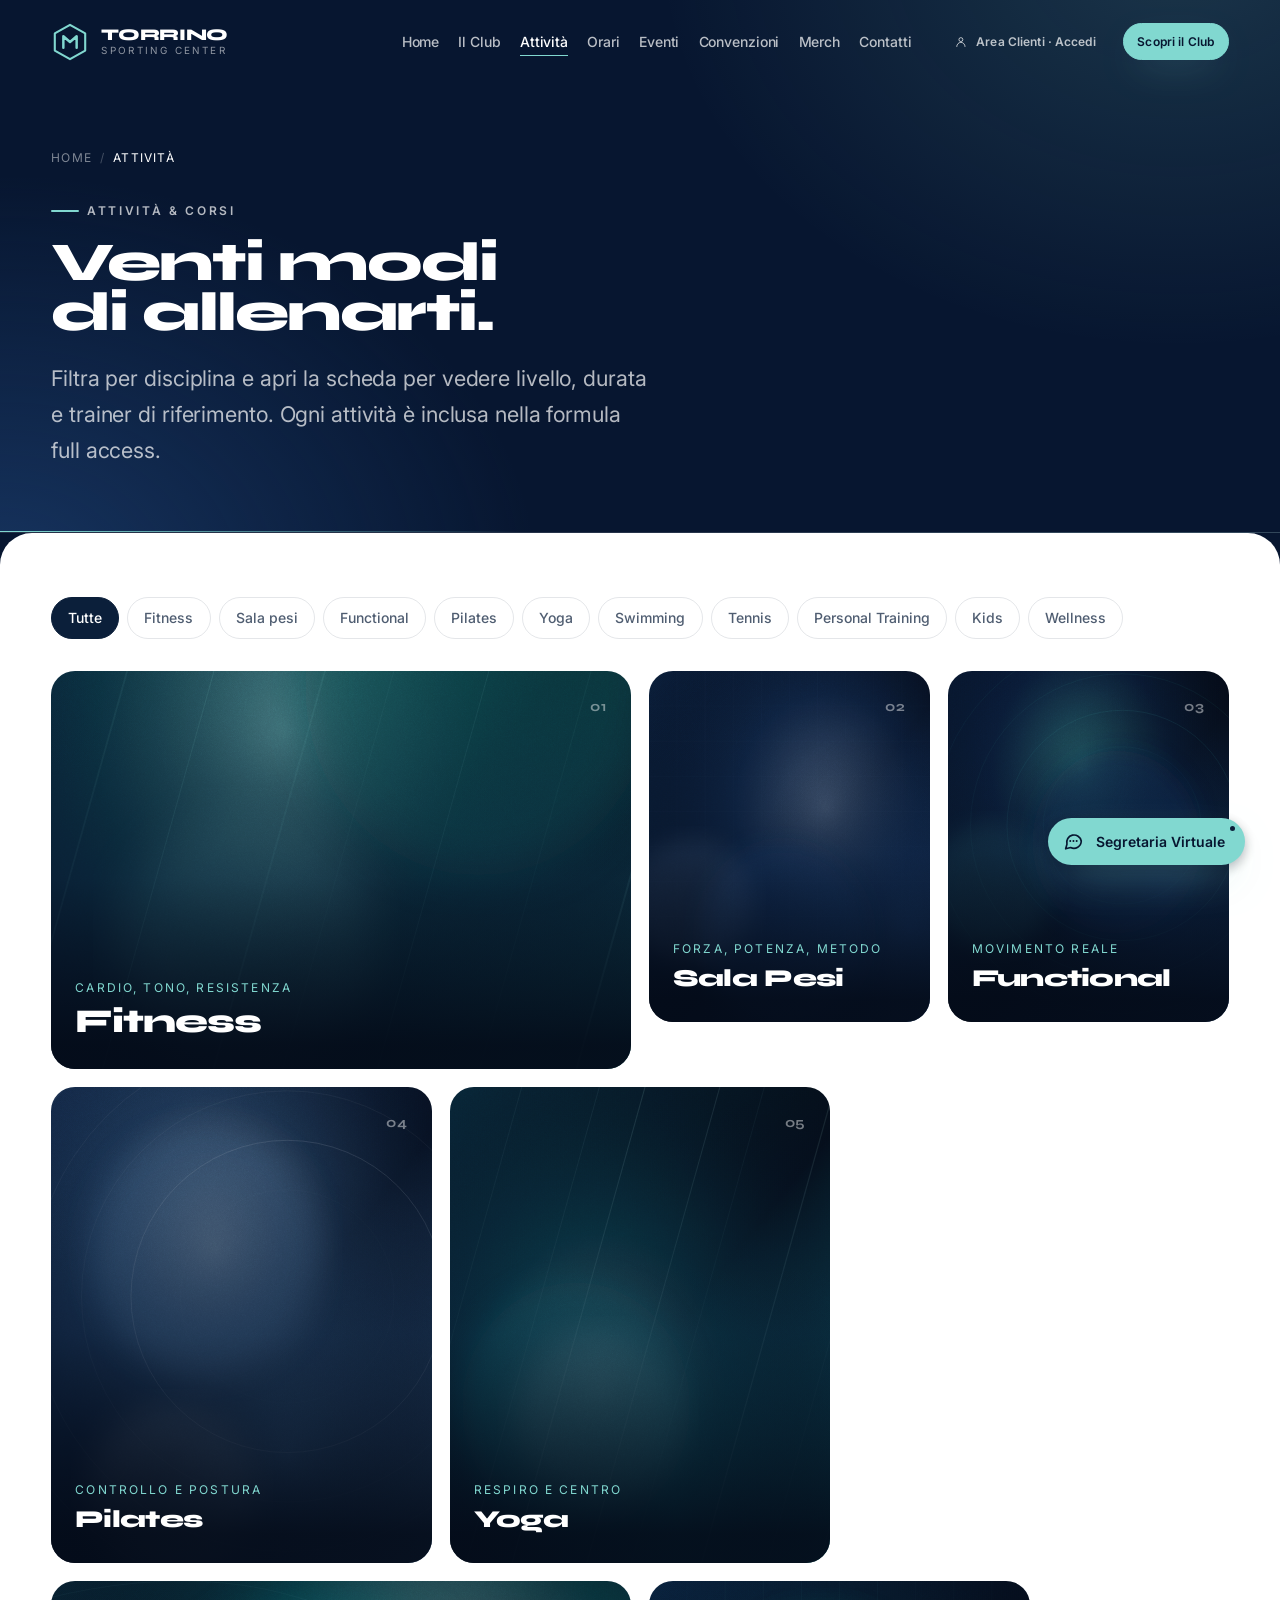
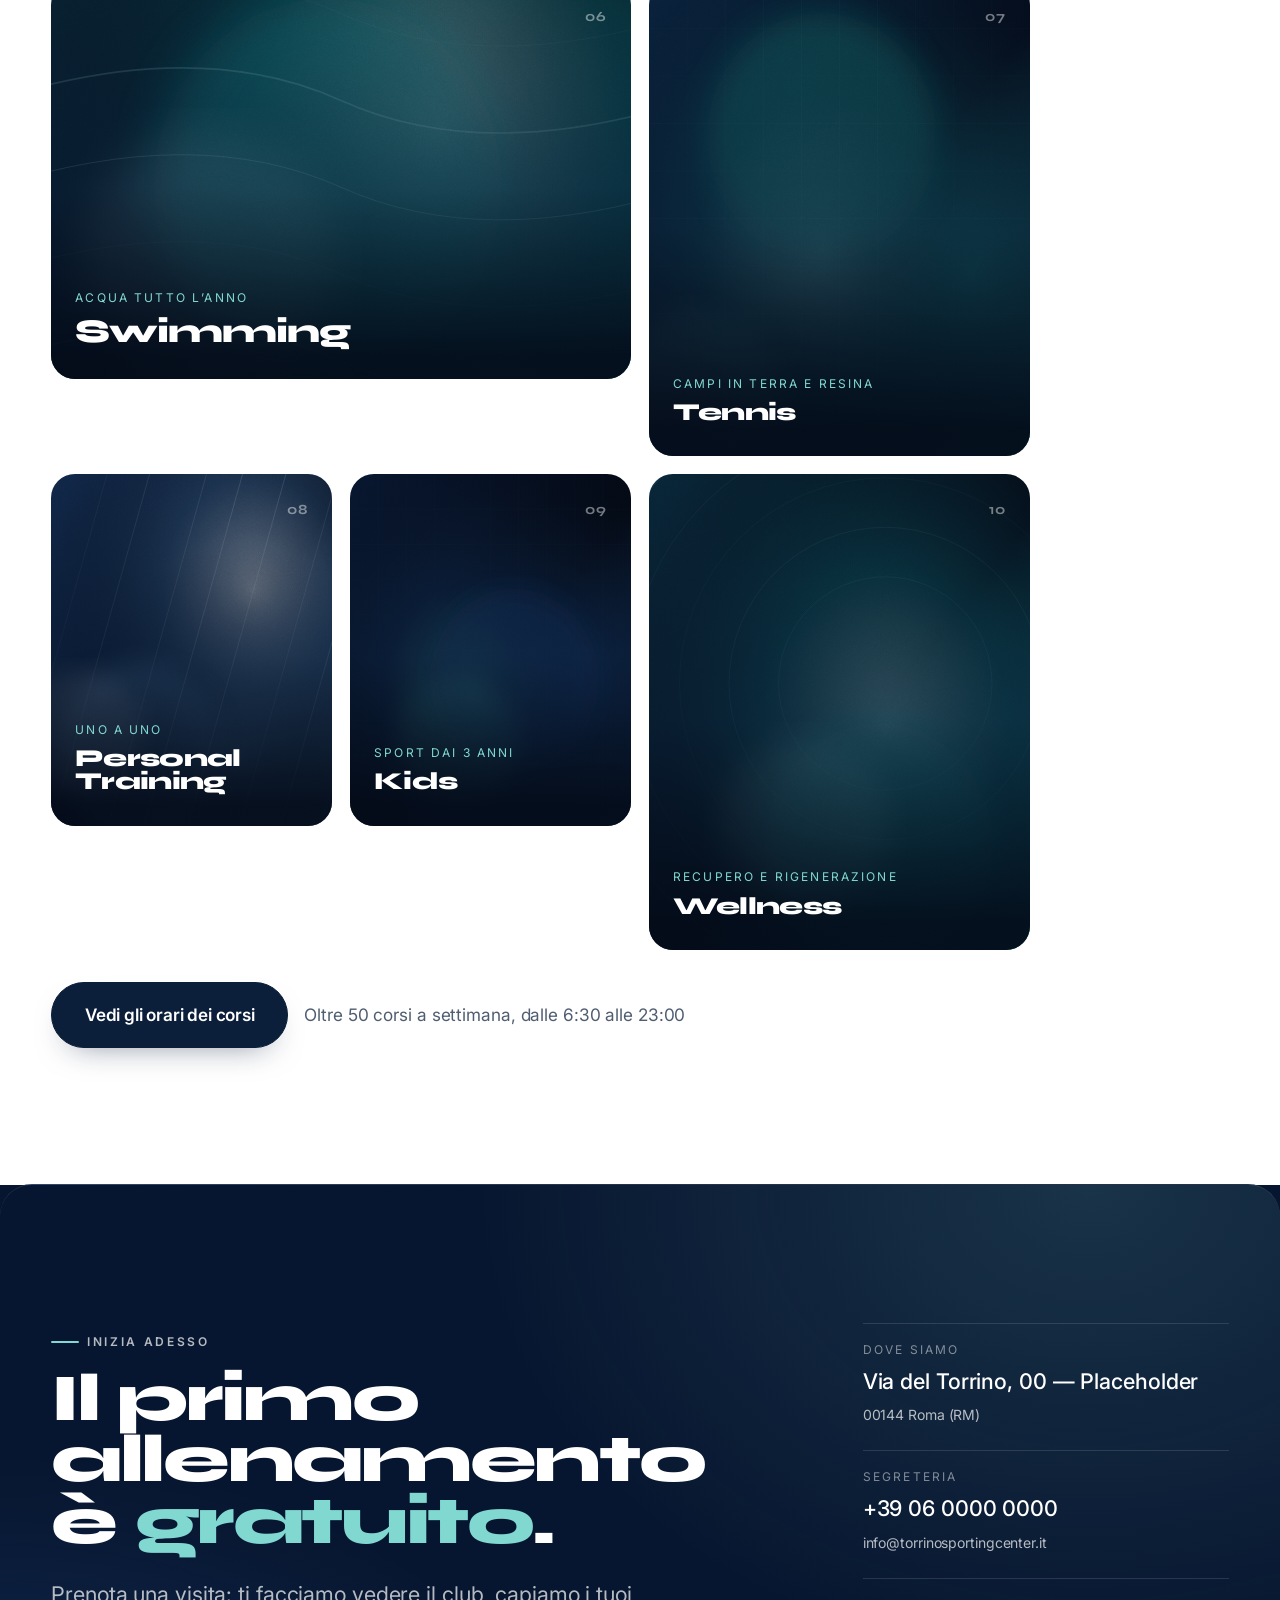
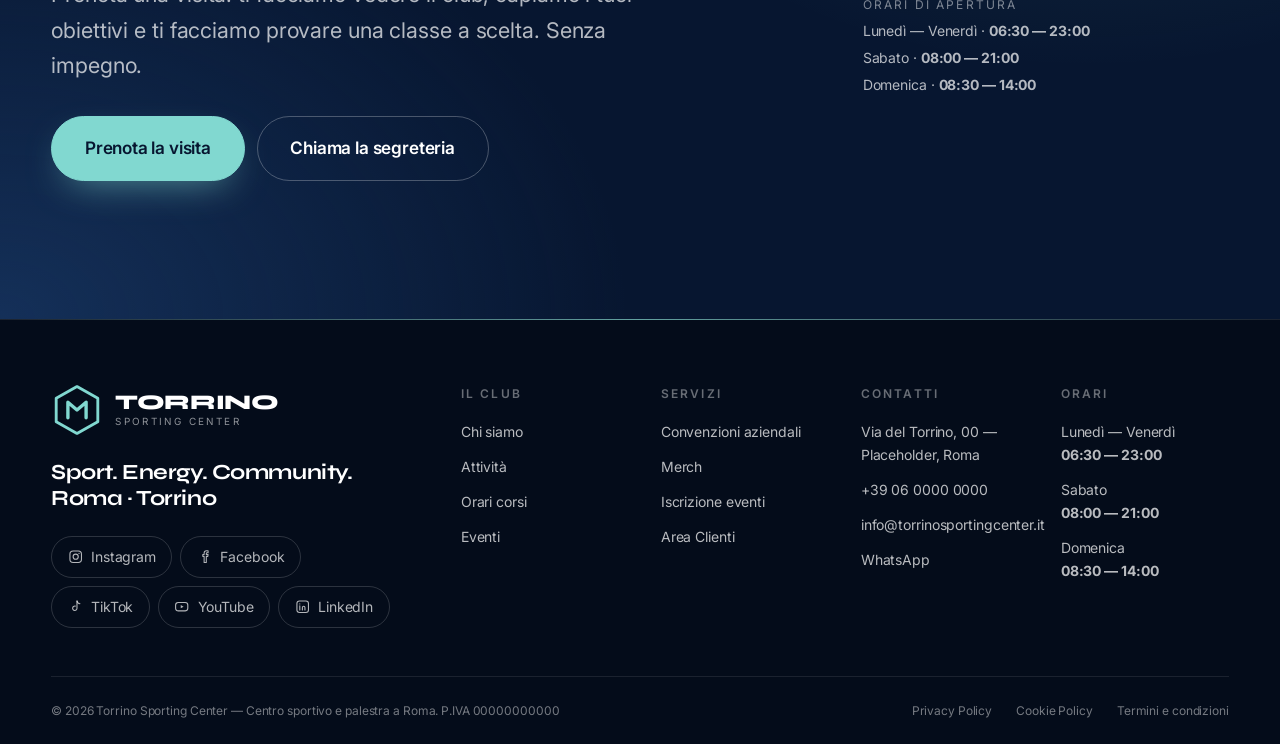
==== attivita.html @ 863be0e1 "Creazione Base Definito il template base del sito con la suddivisione in pagine e una prima idea gra" ====
<!DOCTYPE html>
<html lang="it">
<head>
<meta charset="utf-8">
<meta name="viewport" content="width=device-width, initial-scale=1">

<!-- SEO — keyword primaria di questa pagina: [corsi fitness Roma] -->
<title>Attività e Corsi — Fitness, Piscina, Tennis, Yoga | Torrino Sporting Center</title>
<meta name="description" content="Dieci discipline a Roma Torrino: fitness, sala pesi, functional, pilates, yoga, nuoto, tennis, personal training, corsi kids e wellness. Livelli, durata e trainer di ogni attività.">
<meta name="robots" content="index, follow">
<meta name="theme-color" content="#071428">
<link rel="canonical" href="https://www.torrinosportingcenter.it/attivita.html">

<meta property="og:type" content="website">
<meta property="og:locale" content="it_IT">
<meta property="og:site_name" content="Torrino Sporting Center">
<meta property="og:title" content="Attività e Corsi — Torrino Sporting Center">
<meta property="og:description" content="Fitness, functional, pilates, yoga, nuoto, tennis, kids e wellness: tutte le discipline del club.">
<meta property="og:url" content="https://www.torrinosportingcenter.it/attivita.html">
<meta property="og:image" content="https://www.torrinosportingcenter.it/assets/images/activity-fitness.svg">

<link rel="icon" href="assets/icons/logoTorrino.svg" type="image/svg+xml">
<link rel="preconnect" href="https://fonts.googleapis.com">
<link rel="preconnect" href="https://fonts.gstatic.com" crossorigin>
<link rel="stylesheet" href="https://fonts.googleapis.com/css2?family=Syne:wght@600;700;800&family=Inter:wght@300;400;500;600&display=swap">
<link rel="stylesheet" href="css/style.css">
</head>

<body>
<a class="skip-link" href="#main">Salta al contenuto principale</a>
<div data-layout="header"></div>

<main id="main">
  <section class="page-hero">
    <div class="shell">
      <nav class="crumbs" aria-label="Percorso di navigazione">
        <a href="index.html">Home</a><span aria-hidden="true">/</span><span aria-current="page">Attività</span>
      </nav>
      <div class="page-hero__inner">
        <div>
          <p class="eyebrow">Attività &amp; Corsi</p>
          <h1>Venti modi<br>di allenarti.</h1>
        </div>
        <p class="page-hero__lead">
          Filtra per disciplina e apri la scheda per vedere livello, durata e trainer
          di riferimento. Ogni attività è inclusa nella formula full access.
        </p>
      </div>
    </div>
  </section>

  <section class="activities section section--light">
    <div class="shell">
      <div class="filters reveal" role="group" aria-label="Filtra le attività per categoria" id="activity-filters"></div>

      <div class="activity-grid" id="activity-grid"></div>

      <p class="activities__empty" id="activity-empty" hidden>Nessuna attività per questo filtro.</p>

      <div class="section__cta reveal">
        <a class="btn btn--primary btn--lg" href="orari.html">Vedi gli orari dei corsi</a>
        <span class="u-muted">Oltre 50 corsi a settimana, dalle 6:30 alle 23:00</span>
      </div>
    </div>
  </section>

  <div data-layout="cta"></div>
</main>

<div data-layout="footer"></div>

<script type="application/ld+json">
{
  "@context": "https://schema.org",
  "@type": "BreadcrumbList",
  "itemListElement": [
    { "@type": "ListItem", "position": 1, "name": "Home", "item": "https://www.torrinosportingcenter.it/" },
    { "@type": "ListItem", "position": 2, "name": "Attività", "item": "https://www.torrinosportingcenter.it/attivita.html" }
  ]
}
</script>

<script src="js/data.js"></script>
<script src="js/layout.js"></script>
<script src="js/script.js"></script>
</body>
</html>
---- css/style.css ----
/* =============================================================================
   TORRINO SPORTING CENTER — STYLESHEET
   -----------------------------------------------------------------------------
   Indice
     01. Design tokens
     02. Reset & base
     03. Tipografia & utility
     04. Layout (shell, section)
     05. Bottoni & link
     06. Header / navigazione
     07. Hero & ticker
     08. Il Club & statistiche
     09. Attività & filtri
     10. Orari / timetable
     11. Eventi & form
     12. Convenzioni & carousel partner
     13. Merch
     14. Social & feed
     15. CTA finale
     16. Footer
     17. Chatbot
     18. Modale Area Clienti
     19. Animazioni reveal
     20. Responsive
     21. Accessibilità / reduced motion / print

   SISTEMA DI SUPERFICI
     Ogni sezione dichiara le proprie variabili di superficie (--bg, --fg,
     --fg-soft, --line, --card). I componenti usano SOLO queste variabili:
     aggiungendo `.section--light` una sezione si inverte completamente senza
     riscrivere un singolo componente.
   ========================================================================== */

/* -----------------------------------------------------------------------------
   01. DESIGN TOKENS
   -------------------------------------------------------------------------- */
:root {
  /* ---------------------------------------------------------------------------
     COLORI SOCIALI — gli unici tre valori da toccare per ricalibrare il brand.
     Tutte le altre tinte sono derivate da questi e ne restano riconoscibili.
  --------------------------------------------------------------------------- */
  --color-tiffany: #81D8D0;
  --color-navy: #0B1F3A;
  --color-white: #FFFFFF;

  /* Canali RGB per le trasparenze: rgb(var(--navy-rgb) / 0.4) */
  --tiffany-rgb: 129 216 208;
  --navy-rgb: 11 31 58;
  --deep-rgb: 4 12 26;
  --white-rgb: 255 255 255;

  /* Scala Navy — colore istituzionale: profondità e superfici immersive */
  --navy-950: #040C1A;              /* notte: footer, overlay, fondo hero */
  --navy-900: #071630;              /* superficie scura principale */
  --navy-800: var(--color-navy);    /* navy sociale: testo su chiaro, blocchi */
  --navy-700: #13305A;
  --navy-600: #1D4174;              /* navy del logo, per profondità nei gradienti */
  --navy-300: #8C9DB8;
  --navy-100: #DCE3EE;
  --navy-50: #F2F5F9;               /* "mist": bianco freddo delle sezioni alternate */

  /* Scala Tiffany — accent: CTA, hover, indicatori, dettagli dinamici */
  --tiffany-100: #E3F6F4;
  --tiffany-200: #B9E9E4;
  --tiffany-300: var(--color-tiffany); /* Tiffany sociale: su fondi navy */
  --tiffany-500: #2FB3A8;           /* solo decorativo su chiaro (linee, punti) */
  --tiffany-700: #0B6E68;           /* testo accent su bianco (contrasto AA 6:1) */

  /* Colore funzionale, solo per gli errori dei form */
  --danger: #FF8A80;

  /* Superficie di default: navy immersivo */
  --bg: var(--navy-900);
  --bg-alt: var(--navy-800);
  --fg: var(--color-white);
  --fg-soft: rgb(var(--white-rgb) / 0.7);
  --fg-faint: rgb(var(--white-rgb) / 0.48);
  --line: rgb(var(--white-rgb) / 0.12);
  --line-strong: rgb(var(--white-rgb) / 0.26);
  --card: rgb(var(--white-rgb) / 0.04);
  --card-hover: rgb(var(--white-rgb) / 0.075);
  /* Stato "selezionato" (filtri): bianco su navy, il Tiffany resta alle CTA */
  --accent: var(--color-white);
  --accent-fg: var(--navy-900);
  /* Accent Tiffany declinato per la superficie */
  --accent-text: var(--tiffany-300);   /* testo e icone accent leggibili */
  --accent-line: var(--tiffany-300);   /* linee, punti, indicatori */
  --accent-tint: rgb(var(--tiffany-rgb) / 0.14);
  /* CTA primaria */
  --cta-bg: var(--tiffany-300);
  --cta-fg: var(--navy-900);
  --cta-bg-hover: var(--color-white);
  --cta-fg-hover: var(--navy-900);
  --cta-shadow: 0 14px 38px -16px rgb(var(--tiffany-rgb) / 0.7);
  --cta-icon: currentColor;
  /* Punto accent dentro un elemento già pieno di --accent (filtro attivo) */
  --accent-on-accent: var(--tiffany-700);

  /* Tipografia */
  --font-display: 'Syne', 'Archivo', 'Helvetica Neue', Arial, sans-serif;
  --font-body: 'Inter', -apple-system, BlinkMacSystemFont, 'Segoe UI', Roboto, Arial, sans-serif;

  /* Scala tipografica fluida */
  --t-xs: 0.75rem;
  --t-sm: 0.875rem;
  --t-base: clamp(0.975rem, 0.94rem + 0.18vw, 1.075rem);
  --t-lg: clamp(1.1rem, 1rem + 0.45vw, 1.35rem);
  --t-xl: clamp(1.4rem, 1.15rem + 1.1vw, 2rem);
  --t-2xl: clamp(2rem, 1.4rem + 2.6vw, 3.4rem);
  /* Syne è una display larga (~0.82em per carattere): le scale sono tarate
     sulle righe più lunghe dei titoli di sezione. */
  --t-3xl: clamp(2rem, 1.1rem + 2.9vw, 3.5rem);
  /* La riga più lunga della hero ("COMMUNITY.") misura ~10.7em in Syne:
     questo valore la mantiene entro la shell a qualsiasi larghezza. */
  --t-4xl: min(8.1vw, 7.7rem);

  /* Spaziature */
  --sp-1: 0.25rem;
  --sp-2: 0.5rem;
  --sp-3: 0.75rem;
  --sp-4: 1rem;
  --sp-5: 1.5rem;
  --sp-6: 2rem;
  --sp-7: 3rem;
  --sp-8: 4rem;
  --sp-9: 6rem;
  --sp-10: clamp(4.5rem, 3rem + 7vw, 9.5rem);

  /* Griglia & forme */
  --shell: 1440px;
  --gutter: clamp(1.15rem, 4vw, 3.5rem);
  --r-sm: 6px;
  --r-md: 14px;
  --r-lg: 24px;
  --r-xl: 32px;
  --r-pill: 999px;

  /* Motion */
  --ease: cubic-bezier(0.22, 0.61, 0.36, 1);
  --ease-out: cubic-bezier(0.16, 1, 0.3, 1);
  --dur: 0.45s;

  --header-h: 84px;
  --shadow-lg: 0 32px 80px -32px rgb(var(--deep-rgb) / 0.75);
}

/* Superficie bianca — inverte tutti i componenti figli */
.section--light,
.surface-light {
  --bg: var(--color-white);
  --bg-alt: var(--navy-50);
  --fg: var(--navy-800);
  --fg-soft: rgb(var(--navy-rgb) / 0.72);
  --fg-faint: rgb(var(--navy-rgb) / 0.56);
  --line: rgb(var(--navy-rgb) / 0.11);
  --line-strong: rgb(var(--navy-rgb) / 0.26);
  --card: var(--navy-50);
  --card-hover: var(--color-white);
  --accent: var(--navy-800);
  --accent-fg: var(--color-white);
  --accent-text: var(--tiffany-700);
  --accent-line: var(--tiffany-500);
  --accent-tint: rgb(var(--tiffany-rgb) / 0.32);
  --cta-bg: var(--navy-800);
  --cta-fg: var(--color-white);
  --cta-bg-hover: var(--tiffany-300);
  --cta-fg-hover: var(--navy-900);
  --cta-shadow: 0 14px 32px -18px rgb(var(--navy-rgb) / 0.55);
  --cta-icon: var(--tiffany-300);
  --accent-on-accent: var(--tiffany-300);
  --danger: #C4323A;
}

/* Variante "mist": bianco freddo per alternare due sezioni chiare consecutive */
.section--mist { --bg: var(--navy-50); --bg-alt: var(--color-white); --card: var(--color-white); --card-hover: var(--color-white); }

/* -----------------------------------------------------------------------------
   02. RESET & BASE
   -------------------------------------------------------------------------- */
*,
*::before,
*::after { box-sizing: border-box; }

* { margin: 0; }

html {
  scroll-behavior: smooth;
  scroll-padding-top: calc(var(--header-h) + 16px);
  -webkit-text-size-adjust: 100%;
}

body {
  background: var(--navy-900);
  color: var(--color-white);
  font-family: var(--font-body);
  font-size: var(--t-base);
  font-weight: 400;
  line-height: 1.65;
  letter-spacing: -0.006em;
  -webkit-font-smoothing: antialiased;
  text-rendering: optimizeLegibility;
  overflow-x: hidden;
}

body.is-locked { overflow: hidden; }

img,
svg,
video {
  display: block;
  max-width: 100%;
}

img { height: auto; }

a { color: inherit; text-decoration: none; }

button,
input,
select,
textarea {
  font: inherit;
  color: inherit;
}

button { cursor: pointer; background: none; border: 0; }

ul, ol { list-style: none; padding: 0; }

:focus-visible {
  outline: 2px solid var(--accent-line);
  outline-offset: 3px;
  border-radius: var(--r-sm);
}

::selection { background: var(--tiffany-300); color: var(--navy-900); }

.skip-link {
  position: absolute;
  left: var(--sp-4);
  top: -100px;
  z-index: 200;
  padding: var(--sp-3) var(--sp-5);
  background: var(--tiffany-300);
  color: var(--navy-900);
  border-radius: var(--r-pill);
  font-weight: 600;
  transition: top 0.25s var(--ease);
}
.skip-link:focus { top: var(--sp-4); }

/* -----------------------------------------------------------------------------
   03. TIPOGRAFIA & UTILITY
   -------------------------------------------------------------------------- */
.display {
  font-family: var(--font-display);
  font-weight: 800;
  font-size: var(--t-3xl);
  line-height: 0.92;
  letter-spacing: -0.035em;
}
.display--sm { font-size: var(--t-2xl); line-height: 0.98; }
.display--xl { font-size: clamp(2rem, 5.6vw, 4.2rem); }

h3 { font-family: var(--font-display); font-weight: 700; letter-spacing: -0.02em; }

.eyebrow {
  display: inline-flex;
  align-items: center;
  gap: var(--sp-2);
  font-size: var(--t-xs);
  font-weight: 600;
  letter-spacing: 0.22em;
  text-transform: uppercase;
  color: var(--fg-soft);
}
/* Firma del brand: il trattino Tiffany davanti a ogni eyebrow */
.eyebrow::before {
  content: '';
  width: 28px;
  height: 2px;
  border-radius: 2px;
  background: var(--accent-line);
}

.u-mark {
  position: relative;
  color: var(--accent-text);
  white-space: nowrap;
}
/* Evidenziatore: gradiente sul testo, così non dipende dallo stacking context
   (il .reveal rimuove il proprio transform a fine animazione). */
.section--light .u-mark {
  color: var(--navy-800);
  background-image: linear-gradient(var(--tiffany-300), var(--tiffany-300));
  background-size: 100% 0.3em;
  background-position: 0 86%;
  background-repeat: no-repeat;
}

.u-muted { color: var(--fg-soft); }
.u-small { font-size: var(--t-sm); }

.u-visually-hidden {
  position: absolute !important;
  width: 1px; height: 1px;
  padding: 0; margin: -1px;
  overflow: hidden;
  clip: rect(0 0 0 0);
  white-space: nowrap;
}

.pulse {
  width: 7px; height: 7px;
  border-radius: 50%;
  background: var(--tiffany-300);
  box-shadow: 0 0 0 0 rgb(var(--tiffany-rgb) / 0.65);
  animation: pulse 2.4s infinite;
}
.pulse--sm { width: 6px; height: 6px; display: inline-block; }

@keyframes pulse {
  0%   { box-shadow: 0 0 0 0 rgb(var(--tiffany-rgb) / 0.6); }
  70%  { box-shadow: 0 0 0 9px rgb(var(--tiffany-rgb) / 0); }
  100% { box-shadow: 0 0 0 0 rgb(var(--tiffany-rgb) / 0); }
}

/* -----------------------------------------------------------------------------
   04. LAYOUT
   -------------------------------------------------------------------------- */
.shell {
  width: min(100% - var(--gutter) * 2, var(--shell));
  margin-inline: auto;
}

.section {
  position: relative;
  background: var(--bg);
  color: var(--fg);
  padding-block: var(--sp-10);
}

/* Due sezioni scure consecutive: un solo respiro verticale, non due */
.section:not(.section--light) + .section:not(.section--light) { padding-top: var(--sp-7); }

/* Raccordo morbido tra sezioni chiare e scure */
.section--light { border-radius: var(--r-xl) var(--r-xl) 0 0; }
.section--light + .section { border-radius: var(--r-xl) var(--r-xl) 0 0; margin-top: -1px; }
.section--light + .section--light { border-radius: 0; margin-top: 0; }

.section__head {
  display: grid;
  grid-template-columns: minmax(0, 1.35fr) minmax(0, 0.65fr);
  gap: var(--sp-6) var(--sp-8);
  align-items: end;
  margin-bottom: var(--sp-8);
}
.section__note {
  color: var(--fg-soft);
  font-size: var(--t-lg);
  max-width: 46ch;
  padding-bottom: 0.4em;
}
.section__head .eyebrow { margin-bottom: var(--sp-4); }

/* -----------------------------------------------------------------------------
   05. BOTTONI & LINK
   -------------------------------------------------------------------------- */
.btn {
  --btn-bg: transparent;
  --btn-fg: var(--fg);
  --btn-line: var(--line-strong);
  position: relative;
  display: inline-flex;
  align-items: center;
  justify-content: center;
  gap: var(--sp-2);
  padding: 0.82em 1.5em;
  border: 1px solid var(--btn-line);
  border-radius: var(--r-pill);
  background: var(--btn-bg);
  color: var(--btn-fg);
  font-weight: 600;
  font-size: var(--t-sm);
  letter-spacing: -0.01em;
  white-space: nowrap;
  overflow: hidden;
  transition: transform 0.35s var(--ease-out), background-color 0.3s var(--ease),
              color 0.3s var(--ease), border-color 0.3s var(--ease);
}
.btn::after {
  content: '';
  position: absolute;
  inset: 0;
  background: radial-gradient(60% 120% at 50% 120%, rgb(var(--white-rgb) / 0.25), transparent 70%);
  opacity: 0;
  transition: opacity 0.4s var(--ease);
}
.btn:hover { transform: translateY(-2px); }
.btn:hover::after { opacity: 1; }
.btn:active { transform: translateY(0); }

/* CTA primaria: Tiffany su navy, navy su bianco (con freccia Tiffany).
   Colori letti dai token --cta-* della superficie. */
.btn--primary {
  --btn-bg: var(--cta-bg);
  --btn-fg: var(--cta-fg);
  --btn-line: var(--cta-bg);
  box-shadow: var(--cta-shadow);
}
.btn--primary:hover {
  --btn-bg: var(--cta-bg-hover);
  --btn-fg: var(--cta-fg-hover);
  --btn-line: var(--cta-bg-hover);
}
.btn--primary .btn__icon { color: var(--cta-icon); transition: color 0.3s var(--ease), transform 0.35s var(--ease-out); }
.btn--primary:hover .btn__icon { color: currentColor; }

.btn--outline { --btn-bg: transparent; --btn-line: var(--line-strong); }
.btn--outline:hover { --btn-bg: var(--card-hover); --btn-line: var(--accent-line); }

.btn--ghost { --btn-line: transparent; --btn-fg: var(--fg-soft); }
.btn--ghost:hover { --btn-fg: var(--fg); --btn-bg: var(--card-hover); }

.btn--sm { padding: 0.62em 1.15em; font-size: var(--t-xs); letter-spacing: 0.01em; }
.btn--lg { padding: 1.02em 1.9em; font-size: var(--t-base); }

.btn__icon { display: inline-flex; width: 1.15em; height: 1.15em; }
.btn__icon svg { width: 100%; height: 100%; }
.btn--lg .btn__icon { transition: transform 0.35s var(--ease-out); }
.btn:hover .btn__icon { transform: translateX(3px); }

.link-arrow {
  display: inline-flex;
  align-items: center;
  gap: var(--sp-2);
  padding-block: var(--sp-2);
  font-weight: 600;
  border-bottom: 1px solid var(--line-strong);
  transition: gap 0.3s var(--ease-out), border-color 0.3s var(--ease), color 0.3s var(--ease);
}
.link-arrow svg { width: 1.1em; height: 1.1em; color: var(--accent-text); }
.link-arrow:hover { gap: var(--sp-4); border-color: var(--accent-line); }
.link-arrow--sm { font-size: var(--t-sm); }

/* -----------------------------------------------------------------------------
   06. HEADER / NAVIGAZIONE
   -------------------------------------------------------------------------- */
.site-header {
  position: fixed;
  inset: 0 0 auto;
  z-index: 100;
  height: var(--header-h);
  display: flex;
  align-items: center;
  transition: background-color 0.4s var(--ease), border-color 0.4s var(--ease),
              backdrop-filter 0.4s var(--ease), transform 0.45s var(--ease-out), height 0.4s var(--ease);
  border-bottom: 1px solid transparent;
}
.site-header[data-state='scrolled'] {
  height: 70px;
  background: rgb(var(--deep-rgb) / 0.72);
  backdrop-filter: blur(18px) saturate(140%);
  -webkit-backdrop-filter: blur(18px) saturate(140%);
  border-bottom-color: rgb(var(--white-rgb) / 0.1);
}
.site-header[data-state='hidden'] { transform: translateY(-105%); }

/* A menu aperto niente backdrop-filter: creerebbe un containing block e
   ritaglierebbe il pannello di navigazione (position: fixed) dentro l'header. */
.site-header.is-nav-open[data-state] {
  backdrop-filter: none;
  -webkit-backdrop-filter: none;
  background: rgb(var(--deep-rgb) / 0.98);
}

.site-header__inner {
  display: flex;
  align-items: center;
  justify-content: space-between;
  gap: var(--sp-5);
  width: min(100% - var(--gutter) * 2, var(--shell));
}

.brand {
  display: inline-flex;
  align-items: center;
  gap: var(--sp-3);
  color: var(--color-white);
  flex-shrink: 0;
}
.brand__mark {
  width: 38px; height: 38px;
  color: var(--tiffany-300);
  transition: transform 0.6s var(--ease-out);
}
.brand:hover .brand__mark { transform: rotate(-12deg) scale(1.06); }
.brand__mark svg { width: 100%; height: 100%; }
.brand__text { display: flex; flex-direction: column; line-height: 1; }
.brand__text strong {
  font-family: var(--font-display);
  font-weight: 800;
  font-size: 1.02rem;
  letter-spacing: -0.02em;
  text-transform: uppercase;
}
.brand__text em {
  font-style: normal;
  font-size: 0.62rem;
  letter-spacing: 0.24em;
  text-transform: uppercase;
  color: rgb(var(--white-rgb) / 0.55);
  margin-top: 3px;
}
.brand--lg .brand__mark { width: 52px; height: 52px; }
.brand--lg .brand__text strong { font-size: 1.3rem; }

.nav {
  display: flex;
  align-items: center;
  gap: clamp(var(--sp-4), 2.2vw, var(--sp-7));
  margin-left: auto;
}
.nav__list {
  display: flex;
  align-items: center;
  gap: clamp(var(--sp-3), 1.5vw, var(--sp-5));
}
.nav__link {
  position: relative;
  font-size: var(--t-sm);
  font-weight: 500;
  color: rgb(var(--white-rgb) / 0.72);
  padding-block: var(--sp-2);
  transition: color 0.3s var(--ease);
}
.nav__link::after {
  content: '';
  position: absolute;
  left: 0; bottom: 2px;
  width: 100%; height: 1.5px;
  background: var(--tiffany-300);
  transform: scaleX(0);
  transform-origin: right;
  transition: transform 0.4s var(--ease-out);
}
.nav__link:hover,
.nav__link.is-active { color: var(--color-white); }
.nav__link:hover::after,
.nav__link.is-active::after { transform: scaleX(1); transform-origin: left; }

.nav__account { display: flex; align-items: center; gap: var(--sp-3); }
.nav__account .btn--ghost { --btn-fg: rgb(var(--white-rgb) / 0.72); }
.nav__account .btn--ghost:hover { --btn-fg: var(--color-white); --btn-bg: rgb(var(--white-rgb) / 0.08); }

.burger {
  display: none;
  width: 46px; height: 46px;
  border: 1px solid rgb(var(--white-rgb) / 0.2);
  border-radius: var(--r-pill);
  padding: 13px 12px;
  flex-direction: column;
  justify-content: space-between;
  flex-shrink: 0;
}
.burger span {
  display: block;
  height: 1.6px;
  background: var(--color-white);
  border-radius: 2px;
  transition: transform 0.4s var(--ease-out), opacity 0.25s var(--ease), width 0.4s var(--ease-out);
}
.burger span:nth-child(2) { width: 70%; }
.burger[aria-expanded='true'] span:nth-child(1) { transform: translateY(8.2px) rotate(45deg); }
.burger[aria-expanded='true'] span:nth-child(2) { opacity: 0; width: 100%; }
.burger[aria-expanded='true'] span:nth-child(3) { transform: translateY(-8.2px) rotate(-45deg); }

/* -----------------------------------------------------------------------------
   07. HERO
   -------------------------------------------------------------------------- */
.hero {
  position: relative;
  min-height: 100svh;
  display: flex;
  align-items: flex-end;
  padding-block: calc(var(--header-h) + var(--sp-6)) clamp(5rem, 9vh, 7.5rem);
  overflow: hidden;
  isolation: isolate;
}

.hero__media {
  position: absolute;
  inset: -8% 0 -8%;
  z-index: -2;
  will-change: transform;
}
.hero__media img {
  width: 100%;
  height: 100%;
  object-fit: cover;
}
.hero__scrim {
  position: absolute;
  inset: 0;
  background:
    radial-gradient(55% 60% at 88% 18%, rgb(var(--tiffany-rgb) / 0.14), transparent 70%),
    linear-gradient(to top, var(--navy-900) 2%, rgb(var(--navy-rgb) / 0.74) 38%, rgb(var(--navy-rgb) / 0.2) 72%),
    linear-gradient(105deg, rgb(var(--deep-rgb) / 0.92) 8%, rgb(var(--navy-rgb) / 0.4) 55%, transparent 88%);
}
.hero__grain {
  position: absolute;
  inset: 0;
  opacity: 0.35;
  mix-blend-mode: overlay;
  background-image: url("data:image/svg+xml,%3Csvg xmlns='http://www.w3.org/2000/svg' width='160' height='160'%3E%3Cfilter id='n'%3E%3CfeTurbulence type='fractalNoise' baseFrequency='.85' numOctaves='3'/%3E%3C/filter%3E%3Crect width='160' height='160' filter='url(%23n)' opacity='.55'/%3E%3C/svg%3E");
}

.hero__inner { position: relative; }

.hero__eyebrow {
  display: inline-flex;
  align-items: center;
  gap: var(--sp-3);
  padding: var(--sp-2) var(--sp-4);
  border: 1px solid rgb(var(--white-rgb) / 0.22);
  border-radius: var(--r-pill);
  background: rgb(var(--white-rgb) / 0.05);
  backdrop-filter: blur(10px);
  -webkit-backdrop-filter: blur(10px);
  font-size: var(--t-xs);
  font-weight: 500;
  letter-spacing: 0.16em;
  text-transform: uppercase;
  margin-bottom: var(--sp-5);
}

.hero__title {
  font-family: var(--font-display);
  font-weight: 800;
  font-size: var(--t-4xl);
  line-height: 0.86;
  letter-spacing: -0.045em;
  text-transform: uppercase;
  margin-bottom: var(--sp-5);
}
.hero__title .line { display: block; overflow: hidden; padding-bottom: 0.04em; }
.hero__title .line__in {
  display: block;
  transform: translateY(105%);
  animation: lineUp 1.05s var(--ease-out) forwards;
}
.hero__title .line:nth-child(1) .line__in { animation-delay: 0.15s; }
.hero__title .line:nth-child(2) .line__in { animation-delay: 0.27s; }
.hero__title .line:nth-child(3) .line__in { animation-delay: 0.39s; }
.line__in--accent {
  color: transparent;
  -webkit-text-stroke: 1.5px var(--tiffany-300);
  text-stroke: 1.5px var(--tiffany-300);
  transition: color 0.6s var(--ease);
}
.hero:hover .line__in--accent { color: rgb(var(--tiffany-rgb) / 0.14); }

@keyframes lineUp { to { transform: translateY(0); } }

.hero__lead {
  max-width: 56ch;
  font-size: var(--t-lg);
  color: rgb(var(--white-rgb) / 0.75);
  margin-bottom: var(--sp-5);
}

.hero__actions {
  display: flex;
  flex-wrap: wrap;
  gap: var(--sp-3);
  margin-bottom: var(--sp-6);
}

.hero__facts {
  display: flex;
  flex-wrap: wrap;
  gap: var(--sp-5) clamp(var(--sp-6), 5vw, var(--sp-9));
  padding-top: var(--sp-4);
  border-top: 1px solid rgb(var(--white-rgb) / 0.16);
  max-width: 680px;
}
.hero__facts dt {
  font-size: var(--t-xs);
  letter-spacing: 0.18em;
  text-transform: uppercase;
  color: rgb(var(--white-rgb) / 0.5);
  margin-bottom: 2px;
}
.hero__facts dd {
  font-family: var(--font-display);
  font-weight: 700;
  font-size: var(--t-xl);
  letter-spacing: -0.03em;
}

.hero__scroll {
  position: absolute;
  right: var(--gutter);
  bottom: clamp(5.5rem, 11vh, 8.5rem);
  display: flex;
  flex-direction: column;
  align-items: center;
  gap: var(--sp-3);
  font-size: var(--t-xs);
  letter-spacing: 0.24em;
  text-transform: uppercase;
  color: rgb(var(--white-rgb) / 0.55);
  writing-mode: vertical-rl;
  transition: color 0.3s var(--ease);
}
.hero__scroll:hover { color: var(--tiffany-300); }
.hero__scroll-line {
  width: 1px; height: 64px;
  background: linear-gradient(to bottom, transparent, rgb(var(--white-rgb) / 0.7));
  position: relative;
  overflow: hidden;
}
.hero__scroll-line::after {
  content: '';
  position: absolute;
  inset: 0;
  background: var(--tiffany-300);
  animation: scrollLine 2.2s var(--ease) infinite;
}
@keyframes scrollLine {
  0% { transform: translateY(-100%); }
  60%, 100% { transform: translateY(100%); }
}

/* Ticker discipline */
.ticker {
  position: absolute;
  left: 0; right: 0; bottom: 0;
  z-index: 3;
  padding-block: var(--sp-3);
  border-top: 1px solid rgb(var(--white-rgb) / 0.12);
  border-bottom: 1px solid rgb(var(--white-rgb) / 0.12);
  background: rgb(var(--deep-rgb) / 0.55);
  backdrop-filter: blur(10px);
  -webkit-backdrop-filter: blur(10px);
  overflow: hidden;
  mask-image: linear-gradient(to right, transparent, #000 8%, #000 92%, transparent);
  -webkit-mask-image: linear-gradient(to right, transparent, #000 8%, #000 92%, transparent);
}
.ticker__track {
  display: flex;
  align-items: center;
  gap: var(--sp-5);
  width: max-content;
  animation: marquee 42s linear infinite;
}
.ticker__track span {
  font-family: var(--font-display);
  font-weight: 700;
  font-size: clamp(0.8rem, 1.5vw, 1rem);
  letter-spacing: 0.02em;
  text-transform: uppercase;
  white-space: nowrap;
}
.ticker__track i { color: var(--tiffany-300); font-style: normal; font-size: 0.7rem; }

@keyframes marquee {
  from { transform: translateX(0); }
  to { transform: translateX(-50%); }
}

/* -----------------------------------------------------------------------------
   07b. PAGE HERO — intestazione delle pagine interne
   Sostituisce la hero cinematografica: stesso linguaggio, molto più compatta.
   -------------------------------------------------------------------------- */
.page-hero {
  position: relative;
  padding-block: calc(var(--header-h) + var(--sp-8)) var(--sp-8);
  background:
    radial-gradient(70% 130% at 92% -10%, rgb(var(--tiffany-rgb) / 0.16), transparent 58%),
    radial-gradient(60% 110% at 0% 110%, color-mix(in srgb, var(--navy-600) 70%, transparent), transparent 70%),
    var(--navy-900);
  border-bottom: 1px solid var(--line);
  overflow: hidden;
}
/* Filo Tiffany che chiude l'intestazione: dettaglio firma delle pagine interne */
.page-hero::after {
  content: '';
  position: absolute;
  left: 0; bottom: -1px;
  width: min(42vw, 520px);
  height: 2px;
  background: linear-gradient(90deg, var(--tiffany-300), transparent);
}
.page-hero__inner {
  display: grid;
  grid-template-columns: minmax(0, 1.35fr) minmax(0, 0.65fr);
  gap: var(--sp-5) var(--sp-8);
  align-items: end;
}
.page-hero h1 {
  font-family: var(--font-display);
  font-weight: 800;
  font-size: var(--t-3xl);
  line-height: 0.92;
  letter-spacing: -0.035em;
  margin-top: var(--sp-4);
}
.page-hero__lead {
  font-size: var(--t-lg);
  color: var(--fg-soft);
  max-width: 46ch;
  padding-bottom: 0.4em;
}

/* Dopo l'intestazione di pagina la prima sezione respira meno: il titolo l'ha già fatto */
.page-hero + .section { padding-top: var(--sp-8); }

.crumbs {
  display: flex;
  flex-wrap: wrap;
  align-items: center;
  gap: var(--sp-2);
  margin-bottom: var(--sp-5);
  font-size: var(--t-xs);
  letter-spacing: 0.1em;
  text-transform: uppercase;
  color: var(--fg-faint);
}
.crumbs a { transition: color 0.25s var(--ease); }
.crumbs a:hover { color: var(--tiffany-300); }
.crumbs [aria-current='page'] { color: var(--fg); }
.crumbs span[aria-hidden] { opacity: 0.5; }

/* Riga "vedi tutto" dei teaser in home */
.section__cta {
  display: flex;
  flex-wrap: wrap;
  align-items: center;
  gap: var(--sp-4);
  margin-top: var(--sp-6);
}

@media (max-width: 1280px) {
  .page-hero__inner { grid-template-columns: 1fr; align-items: start; }
  .page-hero__lead { padding-bottom: 0; }
}

/* -----------------------------------------------------------------------------
   08. IL CLUB & STATISTICHE
   -------------------------------------------------------------------------- */
/* Layout editoriale: statement a piena larghezza, testo di supporto rientrato */
.club__head {
  display: grid;
  grid-template-columns: repeat(12, minmax(0, 1fr));
  gap: var(--sp-5) var(--sp-6);
  margin-bottom: var(--sp-8);
}
.club__head .eyebrow { grid-column: 1 / -1; }
.club__title { grid-column: 1 / 10; font-size: clamp(2rem, 4.7vw, 4.4rem); }
.club__intro {
  grid-column: 7 / -1;
  display: grid;
  gap: var(--sp-4);
  justify-items: start;
  font-size: var(--t-lg);
  margin-top: var(--sp-3);
}

.club__gallery {
  display: grid;
  grid-template-columns: repeat(12, 1fr);
  gap: clamp(var(--sp-3), 1.6vw, var(--sp-5));
  margin-bottom: var(--sp-8);
}
.club__shot {
  position: relative;
  overflow: hidden;
  border-radius: var(--r-lg);
  background: var(--bg-alt);
  grid-column: span 4;
  aspect-ratio: 4 / 3;
  transform-style: preserve-3d;
}
.club__shot--tall { grid-column: span 5; aspect-ratio: 4 / 5; }
.club__shot:nth-child(2) { grid-column: span 4; align-self: end; }
.club__shot:nth-child(3) { grid-column: span 3; aspect-ratio: 3 / 4; }
.club__shot img {
  width: 100%; height: 100%;
  object-fit: cover;
  transition: transform 0.9s var(--ease-out);
}
.club__shot:hover img { transform: scale(1.06); }
.club__shot figcaption {
  position: absolute;
  left: var(--sp-4); bottom: var(--sp-4);
  padding: var(--sp-2) var(--sp-4);
  border-radius: var(--r-pill);
  background: rgb(var(--deep-rgb) / 0.55);
  backdrop-filter: blur(12px);
  -webkit-backdrop-filter: blur(12px);
  border: 1px solid rgb(var(--white-rgb) / 0.18);
  color: var(--color-white);
  font-size: var(--t-xs);
  letter-spacing: 0.04em;
}

.stats {
  display: grid;
  grid-template-columns: repeat(4, 1fr);
  border-top: 1px solid var(--line);
}
.stats li {
  padding: var(--sp-6) var(--sp-5) var(--sp-4) 0;
  border-right: 1px solid var(--line);
}
.stats li::before {
  content: '';
  display: block;
  width: 28px; height: 2px;
  border-radius: 2px;
  margin-bottom: var(--sp-5);
  background: var(--accent-line);
}
.stats li:last-child { border-right: 0; }
.stats__value {
  display: flex;
  align-items: baseline;
  font-family: var(--font-display);
  font-weight: 800;
  font-size: clamp(2.6rem, 5.5vw, 5rem);
  line-height: 0.85;
  letter-spacing: -0.05em;
  margin-bottom: var(--sp-3);
}
.stats__suffix { color: var(--accent-text); }
.stats__label { font-weight: 600; font-size: var(--t-base); }
.stats__note { color: var(--fg-soft); font-size: var(--t-sm); }

/* -----------------------------------------------------------------------------
   09. ATTIVITÀ & FILTRI
   -------------------------------------------------------------------------- */
.filters {
  display: flex;
  flex-wrap: wrap;
  gap: var(--sp-2);
  margin-bottom: var(--sp-6);
}
.filter {
  padding: 0.58em 1.15em;
  border: 1px solid var(--line);
  border-radius: var(--r-pill);
  background: transparent;
  color: var(--fg-soft);
  font-size: var(--t-sm);
  font-weight: 500;
  transition: all 0.3s var(--ease);
}
.filter:hover { color: var(--fg); border-color: var(--line-strong); background: var(--card); }
.filter[aria-pressed='true'] {
  background: var(--accent);
  color: var(--accent-fg);
  border-color: var(--accent);
}

.activity-grid {
  display: grid;
  grid-template-columns: repeat(12, 1fr);
  gap: clamp(var(--sp-3), 1.4vw, var(--sp-5));
}

.activity {
  position: relative;
  grid-column: span 4;
  min-height: 300px;
  aspect-ratio: 4 / 5;
  border-radius: var(--r-lg);
  overflow: hidden;
  background: var(--bg-alt);
  isolation: isolate;
  transition: opacity 0.4s var(--ease), transform 0.5s var(--ease-out);
}
.activity--lg { grid-column: span 6; aspect-ratio: 16 / 11; }
.activity--md { grid-column: span 4; }
.activity--sm { grid-column: span 3; }
.activity.is-hidden { display: none; }

.activity__media { position: absolute; inset: 0; z-index: -2; }
.activity__media img {
  width: 100%; height: 100%;
  object-fit: cover;
  transition: transform 1s var(--ease-out), filter 0.6s var(--ease);
}
.activity::before {
  content: '';
  position: absolute;
  inset: 0;
  z-index: -1;
  background: linear-gradient(to top, rgb(var(--deep-rgb) / 0.94) 6%, rgb(var(--navy-rgb) / 0.5) 48%, rgb(var(--navy-rgb) / 0.1) 100%);
  transition: opacity 0.5s var(--ease);
}
/* Indicatore Tiffany che si traccia sotto la scheda all'hover */
.activity::after {
  content: '';
  position: absolute;
  left: 0; right: 0; bottom: 0;
  height: 3px;
  background: var(--tiffany-300);
  transform: scaleX(0);
  transform-origin: left;
  transition: transform 0.6s var(--ease-out);
}
.activity:hover::after,
.activity:focus-within::after { transform: scaleX(1); }
.activity:hover img { transform: scale(1.07); }

.activity__body {
  position: relative;
  height: 100%;
  display: flex;
  flex-direction: column;
  justify-content: flex-end;
  gap: var(--sp-2);
  padding: var(--sp-5);
  color: var(--color-white);
}
.activity__index {
  position: absolute;
  top: var(--sp-5); right: var(--sp-5);
  font-family: var(--font-display);
  font-weight: 700;
  font-size: var(--t-sm);
  color: rgb(var(--white-rgb) / 0.45);
  letter-spacing: 0.06em;
}
.activity__tagline {
  font-size: var(--t-xs);
  letter-spacing: 0.18em;
  text-transform: uppercase;
  color: var(--tiffany-300);
}
.activity__name {
  font-family: var(--font-display);
  font-weight: 800;
  font-size: clamp(1.4rem, 1.9vw, 2rem);
  line-height: 0.95;
  letter-spacing: -0.03em;
  overflow-wrap: break-word;
}
.activity--lg .activity__name { font-size: clamp(1.7rem, 2.6vw, 2.6rem); }
.activity__reveal {
  display: grid;
  grid-template-rows: 0fr;
  opacity: 0;
  transition: grid-template-rows 0.55s var(--ease-out), opacity 0.45s var(--ease);
}
.activity:hover .activity__reveal,
.activity:focus-within .activity__reveal,
.activity.is-open .activity__reveal { grid-template-rows: 1fr; opacity: 1; }
.activity__reveal > div { overflow: hidden; }
.activity__desc {
  font-size: var(--t-sm);
  color: rgb(var(--white-rgb) / 0.78);
  padding-top: var(--sp-3);
}
.activity__meta {
  display: flex;
  flex-wrap: wrap;
  gap: var(--sp-2);
  padding-top: var(--sp-4);
}
.activity__meta li {
  padding: 0.35em 0.8em;
  border: 1px solid rgb(var(--white-rgb) / 0.22);
  border-radius: var(--r-pill);
  font-size: var(--t-xs);
  color: rgb(var(--white-rgb) / 0.85);
  backdrop-filter: blur(8px);
  -webkit-backdrop-filter: blur(8px);
}
.activity__cta {
  display: inline-flex;
  align-items: center;
  gap: var(--sp-2);
  margin-top: var(--sp-4);
  font-size: var(--t-sm);
  font-weight: 600;
  color: var(--tiffany-300);
}
.activity__cta svg { width: 1.05em; height: 1.05em; transition: transform 0.35s var(--ease-out); }
.activity__cta:hover svg { transform: translateX(4px); }

.activities__empty { color: var(--fg-soft); padding-block: var(--sp-7); text-align: center; }

/* -----------------------------------------------------------------------------
   10. ORARI / TIMETABLE
   -------------------------------------------------------------------------- */
.schedule__toolbar {
  display: flex;
  flex-wrap: wrap;
  align-items: center;
  justify-content: space-between;
  gap: var(--sp-4);
  margin-bottom: var(--sp-5);
  padding-bottom: var(--sp-5);
  border-bottom: 1px solid var(--line);
}
.filters--days { margin-bottom: 0; }
/* min-width:0 obbligatorio: senza, i figli in max-content allargano la pagina */
.schedule__toolbar > * { min-width: 0; max-width: 100%; }
.filter--today::after {
  content: '';
  display: inline-block;
  width: 5px; height: 5px;
  margin-left: 0.5em;
  border-radius: 50%;
  background: var(--accent-line);
  vertical-align: middle;
}
.filter[aria-pressed='true'].filter--today::after { background: var(--accent-on-accent); }

.schedule__select { display: flex; align-items: center; gap: var(--sp-3); }
.schedule__select label {
  font-size: var(--t-xs);
  letter-spacing: 0.16em;
  text-transform: uppercase;
  color: var(--fg-faint);
}
.schedule__select select {
  appearance: none;
  padding: 0.6em 2.6em 0.6em 1.1em;
  border: 1px solid var(--line-strong);
  border-radius: var(--r-pill);
  background: transparent;
  background-image: url("data:image/svg+xml,%3Csvg xmlns='http://www.w3.org/2000/svg' viewBox='0 0 24 24' fill='none' stroke='%230B1F3A' stroke-width='2'%3E%3Cpath d='m6 9 6 6 6-6'/%3E%3C/svg%3E");
  background-repeat: no-repeat;
  background-position: right 1em center;
  background-size: 14px;
  font-size: var(--t-sm);
  font-weight: 500;
  cursor: pointer;
}
.section:not(.section--light) .schedule__select select {
  background-image: url("data:image/svg+xml,%3Csvg xmlns='http://www.w3.org/2000/svg' viewBox='0 0 24 24' fill='none' stroke='%23FFFFFF' stroke-width='2'%3E%3Cpath d='m6 9 6 6 6-6'/%3E%3C/svg%3E");
}
.schedule__select select option { background: var(--color-white); color: var(--navy-800); }

.schedule__day {
  border-top: 1px solid var(--line);
  padding-block: var(--sp-5);
}
.schedule__day:last-of-type { border-bottom: 1px solid var(--line); }
.schedule__day-head {
  display: flex;
  align-items: baseline;
  gap: var(--sp-3);
  margin-bottom: var(--sp-4);
}
.schedule__day-name {
  font-family: var(--font-display);
  font-weight: 800;
  font-size: var(--t-xl);
  letter-spacing: -0.03em;
}
.schedule__day-count { font-size: var(--t-sm); color: var(--fg-faint); }
.schedule__day--today .schedule__day-name::after {
  content: 'oggi';
  display: inline-block;
  margin-left: 0.6em;
  padding: 0.2em 0.7em;
  border-radius: var(--r-pill);
  background: var(--tiffany-300);
  color: var(--navy-900);
  font-family: var(--font-body);
  font-size: 0.6rem;
  font-weight: 600;
  letter-spacing: 0.14em;
  text-transform: uppercase;
  vertical-align: middle;
}

.slots { display: grid; gap: var(--sp-2); }
.slot {
  position: relative;
  overflow: hidden;
  display: grid;
  grid-template-columns: 96px minmax(0, 1.6fr) minmax(0, 1fr) minmax(0, 0.9fr) auto;
  align-items: center;
  gap: var(--sp-4);
  padding: var(--sp-4) var(--sp-5);
  border: 1px solid var(--line);
  border-radius: var(--r-md);
  background: var(--card);
  transition: transform 0.35s var(--ease-out), background-color 0.3s var(--ease),
              border-color 0.3s var(--ease);
}
.slot:hover {
  transform: translateX(6px);
  background: var(--card-hover);
  border-color: var(--line-strong);
}
/* Indicatore laterale Tiffany */
.slot::before {
  content: '';
  position: absolute;
  left: 0; top: 0; bottom: 0;
  width: 3px;
  background: var(--accent-line);
  transform: scaleY(0);
  transition: transform 0.4s var(--ease-out);
}
.slot:hover::before { transform: scaleY(1); }
.section--light .slot:hover { box-shadow: 0 18px 40px -28px rgb(var(--navy-rgb) / 0.5); }
.slot__time {
  font-family: var(--font-display);
  font-weight: 700;
  font-size: var(--t-lg);
  letter-spacing: -0.02em;
}
.slot__name { font-weight: 600; }
.slot__room { font-size: var(--t-sm); color: var(--fg-soft); }
.slot__trainer { font-size: var(--t-sm); color: var(--fg-soft); }
.slot__trainer strong { display: block; color: var(--fg); font-weight: 500; }
.slot__tag {
  justify-self: start;
  padding: 0.3em 0.85em;
  border: 1px solid var(--line-strong);
  border-radius: var(--r-pill);
  font-size: var(--t-xs);
  white-space: nowrap;
}
.slot__dur { font-size: var(--t-sm); color: var(--fg-faint); white-space: nowrap; }

.schedule__empty {
  padding: var(--sp-7);
  text-align: center;
  color: var(--fg-soft);
  border: 1px dashed var(--line-strong);
  border-radius: var(--r-md);
}
.schedule__foot {
  display: flex;
  flex-wrap: wrap;
  align-items: center;
  gap: var(--sp-4);
  margin-top: var(--sp-5);
  color: var(--fg-soft);
  font-size: var(--t-sm);
}

/* -----------------------------------------------------------------------------
   11. EVENTI & FORM
   -------------------------------------------------------------------------- */
.events__layout {
  display: grid;
  grid-template-columns: minmax(0, 1.25fr) minmax(0, 1fr);
  gap: clamp(var(--sp-4), 2vw, var(--sp-6));
  margin-bottom: var(--sp-9);
}

.event-featured {
  position: relative;
  min-height: 560px;
  border-radius: var(--r-lg);
  overflow: hidden;
  isolation: isolate;
  display: flex;
  flex-direction: column;
  justify-content: flex-end;
  padding: clamp(var(--sp-5), 3vw, var(--sp-7));
  color: var(--color-white);
}
.event-featured img {
  position: absolute;
  inset: 0;
  z-index: -2;
  width: 100%; height: 100%;
  object-fit: cover;
  transition: transform 1.2s var(--ease-out);
}
.event-featured:hover img { transform: scale(1.05); }
.event-featured::before {
  content: '';
  position: absolute;
  inset: 0;
  z-index: -1;
  background: linear-gradient(to top, rgb(var(--deep-rgb) / 0.95) 8%, rgb(var(--navy-rgb) / 0.5) 55%, rgb(var(--navy-rgb) / 0.1));
}
.event-featured__badge {
  position: absolute;
  top: clamp(var(--sp-5), 3vw, var(--sp-7));
  left: clamp(var(--sp-5), 3vw, var(--sp-7));
  display: inline-flex;
  align-items: center;
  gap: var(--sp-2);
  padding: 0.45em 1em;
  border-radius: var(--r-pill);
  background: var(--tiffany-300);
  color: var(--navy-900);
  font-size: var(--t-xs);
  font-weight: 700;
  letter-spacing: 0.14em;
  text-transform: uppercase;
  white-space: nowrap;
}
.event-featured__badge svg { width: 1.05em; height: 1.05em; }
.event-featured__date {
  display: flex;
  flex-wrap: wrap;
  gap: var(--sp-2) var(--sp-4);
  font-size: var(--t-sm);
  color: rgb(var(--white-rgb) / 0.78);
  margin-bottom: var(--sp-3);
}
.event-featured__date span { display: inline-flex; align-items: center; gap: var(--sp-2); }
.event-featured__date svg { width: 1.05em; height: 1.05em; opacity: 0.7; }
.event-featured h3 {
  font-size: clamp(1.9rem, 3.6vw, 3.2rem);
  font-weight: 800;
  line-height: 0.95;
  letter-spacing: -0.035em;
  margin-bottom: var(--sp-3);
}
.event-featured p {
  max-width: 56ch;
  color: rgb(var(--white-rgb) / 0.78);
  margin-bottom: var(--sp-5);
}
.event-featured__foot {
  display: flex;
  flex-wrap: wrap;
  align-items: center;
  gap: var(--sp-4);
}

.seats { min-width: 190px; }
.seats__bar {
  height: 4px;
  border-radius: var(--r-pill);
  background: rgb(var(--white-rgb) / 0.2);
  overflow: hidden;
  margin-bottom: var(--sp-2);
}
.seats__fill {
  display: block;
  height: 100%;
  border-radius: var(--r-pill);
  background: var(--tiffany-300);
  width: 0;
  transition: width 1.2s var(--ease-out);
}
.seats__label { font-size: var(--t-xs); color: rgb(var(--white-rgb) / 0.7); letter-spacing: 0.04em; }

.event-list { display: grid; gap: var(--sp-3); align-content: start; }
.event-card {
  display: grid;
  grid-template-columns: 96px minmax(0, 1fr);
  gap: var(--sp-4);
  padding: var(--sp-4);
  border: 1px solid var(--line);
  border-radius: var(--r-md);
  background: var(--card);
  transition: background-color 0.35s var(--ease), border-color 0.35s var(--ease),
              transform 0.4s var(--ease-out);
}
.event-card:hover {
  background: var(--card-hover);
  border-color: var(--accent-line);
  transform: translateY(-3px);
}
.event-card__thumb {
  border-radius: var(--r-sm);
  overflow: hidden;
  aspect-ratio: 1;
  background: var(--bg-alt);
}
.event-card__thumb img { width: 100%; height: 100%; object-fit: cover; }
.event-card__cat {
  font-size: var(--t-xs);
  letter-spacing: 0.16em;
  text-transform: uppercase;
  color: var(--fg-faint);
}
.event-card h4 {
  font-family: var(--font-display);
  font-weight: 700;
  font-size: var(--t-lg);
  letter-spacing: -0.025em;
  line-height: 1.1;
  margin: 2px 0 var(--sp-2);
}
.event-card__meta {
  display: flex;
  flex-wrap: wrap;
  gap: var(--sp-1) var(--sp-3);
  font-size: var(--t-sm);
  color: var(--fg-soft);
}
.event-card__meta strong { color: var(--fg); font-weight: 500; }
.event-card__seats { font-size: var(--t-xs); color: var(--accent-text); margin-top: var(--sp-2); font-weight: 600; }

/* --- Form --- */
.signup {
  display: grid;
  grid-template-columns: minmax(0, 0.8fr) minmax(0, 1.2fr);
  gap: clamp(var(--sp-5), 4vw, var(--sp-8));
  padding: clamp(var(--sp-5), 3.5vw, var(--sp-8));
  border: 1px solid var(--line);
  border-radius: var(--r-xl);
  background:
    radial-gradient(120% 100% at 0% 0%, var(--accent-tint), transparent 60%),
    var(--card);
}
.signup__intro { display: grid; gap: var(--sp-4); align-content: start; }
.signup__intro .display--sm { margin-top: var(--sp-1); }
.signup__perks { display: grid; gap: var(--sp-2); margin-top: var(--sp-2); }
.signup__perks li {
  display: flex;
  align-items: center;
  gap: var(--sp-3);
  font-size: var(--t-sm);
  color: var(--fg-soft);
}
.signup__perks li::before {
  content: '';
  width: 16px; height: 16px;
  flex-shrink: 0;
  border-radius: 50%;
  border: 1px solid var(--accent-line);
  background: radial-gradient(circle, var(--accent-line) 0 3px, transparent 3px);
}

.form {
  display: grid;
  grid-template-columns: repeat(2, minmax(0, 1fr));
  gap: var(--sp-4);
  align-content: start;
}
.field { display: grid; gap: var(--sp-2); min-width: 0; }
.field--wide { grid-column: 1 / -1; }
.field label {
  font-size: var(--t-xs);
  font-weight: 600;
  letter-spacing: 0.14em;
  text-transform: uppercase;
  color: var(--fg-faint);
}
.field input:not([type='checkbox']),
.field select {
  width: 100%;
  padding: 0.85em 1.05em;
  border: 1px solid var(--line-strong);
  border-radius: var(--r-md);
  background: var(--bg-alt);
  color: var(--fg);
  transition: border-color 0.3s var(--ease), background-color 0.3s var(--ease), box-shadow 0.3s var(--ease);
}
.field select {
  appearance: none;
  background-image: url("data:image/svg+xml,%3Csvg xmlns='http://www.w3.org/2000/svg' viewBox='0 0 24 24' fill='none' stroke='%23FFFFFF' stroke-width='2'%3E%3Cpath d='m6 9 6 6 6-6'/%3E%3C/svg%3E");
  background-repeat: no-repeat;
  background-position: right 1.1em center;
  background-size: 14px;
  padding-right: 3em;
  cursor: pointer;
}
.section--light .field select {
  background-image: url("data:image/svg+xml,%3Csvg xmlns='http://www.w3.org/2000/svg' viewBox='0 0 24 24' fill='none' stroke='%230B1F3A' stroke-width='2'%3E%3Cpath d='m6 9 6 6 6-6'/%3E%3C/svg%3E");
}
.field input::placeholder { color: var(--fg-faint); }
.field input:focus,
.field select:focus {
  outline: none;
  border-color: var(--accent-line);
  box-shadow: 0 0 0 3px var(--accent-tint);
}
.field input[aria-invalid='true'],
.field select[aria-invalid='true'] { border-color: var(--danger); }
.field__error {
  font-size: var(--t-xs);
  color: var(--danger);
  min-height: 1em;
}

/* `.field .check` per battere la specificità di `.field label` (maiuscolo) */
.field .check,
.check {
  display: flex;
  align-items: flex-start;
  gap: var(--sp-3);
  cursor: pointer;
  font-size: var(--t-sm);
  color: var(--fg-soft);
  text-transform: none;
  letter-spacing: normal;
}
.check input { position: absolute; opacity: 0; width: 1px; height: 1px; }
.check__box {
  flex-shrink: 0;
  width: 20px; height: 20px;
  margin-top: 2px;
  border: 1px solid var(--line-strong);
  border-radius: var(--r-sm);
  background: var(--bg-alt);
  display: grid;
  place-items: center;
  transition: all 0.25s var(--ease);
}
.check__box::after {
  content: '';
  width: 10px; height: 6px;
  border-left: 2px solid var(--navy-900);
  border-bottom: 2px solid var(--navy-900);
  transform: rotate(-45deg) scale(0);
  transition: transform 0.25s var(--ease-out);
}
.check input:checked + .check__box { background: var(--accent-line); border-color: var(--accent-line); }
.check input:checked + .check__box::after { transform: rotate(-45deg) scale(1); }
.check input:focus-visible + .check__box { outline: 2px solid var(--accent-line); outline-offset: 3px; }
.check a { color: var(--fg); text-decoration: underline; text-underline-offset: 3px; }

.form__actions {
  display: flex;
  flex-wrap: wrap;
  align-items: center;
  gap: var(--sp-4);
  margin-top: var(--sp-2);
}
.form__status { font-size: var(--t-sm); color: var(--fg-soft); }
.form__status.is-ok { color: var(--accent-text); }
.form__status.is-error { color: var(--danger); }
.btn.is-loading { pointer-events: none; opacity: 0.7; }

/* -----------------------------------------------------------------------------
   12. CONVENZIONI & PARTNER
   -------------------------------------------------------------------------- */
.corporate__head {
  display: grid;
  grid-template-columns: minmax(0, 1.35fr) minmax(0, 0.65fr);
  gap: var(--sp-6) var(--sp-8);
  align-items: end;
  margin-bottom: var(--sp-8);
}
.corporate__body {
  display: grid;
  grid-template-columns: minmax(0, 1fr) minmax(0, 1fr);
  gap: clamp(var(--sp-5), 3vw, var(--sp-8));
  align-items: start;
  margin-bottom: var(--sp-8);
}
.benefits { display: grid; gap: 0; }
.benefits li {
  display: grid;
  grid-template-columns: 70px minmax(0, 1fr);
  gap: var(--sp-4);
  padding: var(--sp-5) 0;
  border-top: 1px solid var(--line);
  transition: padding-left 0.4s var(--ease-out);
}
.benefits li:last-child { border-bottom: 1px solid var(--line); }
.benefits li:hover { padding-left: var(--sp-3); border-top-color: var(--accent-line); }
.benefits__n {
  font-family: var(--font-display);
  font-weight: 800;
  font-size: var(--t-xl);
  letter-spacing: -0.04em;
  color: var(--accent-text);
}
.benefits h3 { font-size: var(--t-lg); margin-bottom: var(--sp-2); }
.benefits p { color: var(--fg-soft); font-size: var(--t-sm); }

.corporate__shot {
  position: relative;
  border-radius: var(--r-lg);
  overflow: hidden;
  aspect-ratio: 16 / 12;
  background: var(--bg-alt);
}
.corporate__shot img { width: 100%; height: 100%; object-fit: cover; transition: transform 1s var(--ease-out); }
.corporate__shot:hover img { transform: scale(1.05); }
.corporate__shot figcaption {
  position: absolute;
  left: var(--sp-4); right: var(--sp-4); bottom: var(--sp-4);
  display: grid;
  gap: 2px;
  padding: var(--sp-4);
  border-radius: var(--r-md);
  background: rgb(var(--deep-rgb) / 0.6);
  backdrop-filter: blur(14px);
  -webkit-backdrop-filter: blur(14px);
  border: 1px solid rgb(var(--white-rgb) / 0.16);
  color: var(--color-white);
}
.corporate__shot figcaption strong { font-family: var(--font-display); font-size: var(--t-lg); letter-spacing: -0.02em; }
.corporate__shot figcaption span { font-size: var(--t-sm); color: rgb(var(--white-rgb) / 0.72); }

.partners {
  margin-bottom: var(--sp-8);
  border-block: 1px solid var(--line);
  padding-block: var(--sp-5);
}
.partners__viewport {
  overflow: hidden;
  cursor: grab;
  mask-image: linear-gradient(to right, transparent, #000 6%, #000 94%, transparent);
  -webkit-mask-image: linear-gradient(to right, transparent, #000 6%, #000 94%, transparent);
}
.partners__viewport.is-dragging { cursor: grabbing; }
.partners__track {
  display: flex;
  gap: var(--sp-3);
  width: max-content;
  animation: marquee 48s linear infinite;
}
.partners__viewport:hover .partners__track,
.partners__viewport.is-dragging .partners__track { animation-play-state: paused; }

.partner {
  width: 320px;
  flex-shrink: 0;
  display: grid;
  gap: var(--sp-2);
  padding: var(--sp-5);
  border: 1px solid var(--line);
  border-radius: var(--r-md);
  background: var(--card);
  transition: background-color 0.35s var(--ease), border-color 0.35s var(--ease);
}
.partner:hover { background: var(--card-hover); border-color: var(--accent-line); }
.section--light .partner:hover { box-shadow: 0 18px 40px -28px rgb(var(--navy-rgb) / 0.5); }
.partner > * { min-width: 0; }
.partner__top { display: flex; align-items: baseline; justify-content: space-between; gap: var(--sp-3); }
.partner__name {
  flex: 1;
  min-width: 0;
  font-family: var(--font-display);
  font-weight: 800;
  font-size: var(--t-sm);
  line-height: 1.15;
  letter-spacing: 0.01em;
  text-transform: uppercase;
}
.partner__discount {
  flex-shrink: 0;
  font-family: var(--font-display);
  font-weight: 800;
  font-size: var(--t-lg);
  color: var(--accent-text);
  letter-spacing: -0.03em;
}
.partner__sector {
  font-size: var(--t-xs);
  letter-spacing: 0.16em;
  text-transform: uppercase;
  color: var(--fg-faint);
}
.partner__benefit { font-size: var(--t-sm); color: var(--fg-soft); }

.corporate__cta {
  display: flex;
  flex-wrap: wrap;
  align-items: center;
  justify-content: space-between;
  gap: var(--sp-5);
  padding: clamp(var(--sp-5), 3vw, var(--sp-7));
  border-radius: var(--r-lg);
  background:
    radial-gradient(80% 160% at 100% 0%, rgb(var(--tiffany-rgb) / 0.2), transparent 60%),
    var(--navy-800);
  color: var(--color-white);
  /* Blocco navy dentro una sezione chiara: torna ai token CTA scuri */
  --cta-bg: var(--tiffany-300);
  --cta-fg: var(--navy-900);
  --cta-bg-hover: var(--color-white);
  --cta-fg-hover: var(--navy-900);
  --cta-icon: currentColor;
  --cta-shadow: 0 14px 38px -16px rgb(var(--tiffany-rgb) / 0.6);
}
.corporate__cta p {
  font-family: var(--font-display);
  font-weight: 700;
  font-size: var(--t-xl);
  letter-spacing: -0.03em;
  max-width: 24ch;
}

/* -----------------------------------------------------------------------------
   13. MERCH
   -------------------------------------------------------------------------- */
.merch__grid {
  display: grid;
  grid-template-columns: repeat(4, minmax(0, 1fr));
  gap: clamp(var(--sp-3), 1.5vw, var(--sp-5));
  margin-bottom: var(--sp-7);
}
.product {
  display: grid;
  gap: var(--sp-3);
}
.product__media {
  position: relative;
  border-radius: var(--r-md);
  overflow: hidden;
  aspect-ratio: 4 / 5;
  background: var(--bg-alt);
}
.product__media img {
  width: 100%; height: 100%;
  object-fit: cover;
  transition: transform 0.9s var(--ease-out);
}
.product:hover .product__media img { transform: scale(1.06); }
.product__media { transition: box-shadow 0.5s var(--ease); }
.section--light .product:hover .product__media { box-shadow: 0 26px 50px -30px rgb(var(--navy-rgb) / 0.6); }
.product__line {
  position: absolute;
  top: var(--sp-3); left: var(--sp-3);
  padding: 0.3em 0.8em;
  border-radius: var(--r-pill);
  background: rgb(var(--deep-rgb) / 0.55);
  backdrop-filter: blur(10px);
  -webkit-backdrop-filter: blur(10px);
  border: 1px solid rgb(var(--white-rgb) / 0.18);
  color: var(--color-white);
  font-size: var(--t-xs);
  letter-spacing: 0.1em;
  text-transform: uppercase;
}
.product__quick {
  position: absolute;
  left: var(--sp-3); right: var(--sp-3); bottom: var(--sp-3);
  padding: 0.75em 1em;
  border-radius: var(--r-pill);
  background: var(--tiffany-300);
  color: var(--navy-900);
  font-size: var(--t-sm);
  font-weight: 600;
  text-align: center;
  transform: translateY(130%);
  opacity: 0;
  transition: transform 0.45s var(--ease-out), opacity 0.35s var(--ease);
}
.product:hover .product__quick,
.product:focus-within .product__quick { transform: translateY(0); opacity: 1; }
.product__info { display: flex; align-items: baseline; justify-content: space-between; gap: var(--sp-3); }
.product__name { font-family: var(--font-display); font-weight: 700; font-size: var(--t-base); letter-spacing: -0.02em; }
.product__price { color: var(--fg-soft); font-size: var(--t-sm); }

.merch__cta {
  display: flex;
  flex-wrap: wrap;
  align-items: center;
  gap: var(--sp-5);
}
.merch__cta .u-muted { font-size: var(--t-sm); }

/* -----------------------------------------------------------------------------
   14. SOCIAL & FEED
   -------------------------------------------------------------------------- */
.social__links { display: flex; flex-wrap: wrap; gap: var(--sp-2); align-self: end; }
.social__links a {
  display: inline-flex;
  align-items: center;
  gap: var(--sp-2);
  padding: 0.6em 1.1em;
  border: 1px solid var(--line);
  border-radius: var(--r-pill);
  font-size: var(--t-sm);
  color: var(--fg-soft);
  transition: all 0.3s var(--ease);
}
.social__links a:hover {
  color: var(--cta-fg);
  background: var(--cta-bg);
  border-color: var(--cta-bg);
  transform: translateY(-2px);
}
.social__links svg { width: 1.1em; height: 1.1em; }

.feed {
  display: grid;
  grid-template-columns: repeat(6, minmax(0, 1fr));
  gap: clamp(var(--sp-2), 1vw, var(--sp-4));
}
.feed__item {
  position: relative;
  aspect-ratio: 1;
  border-radius: var(--r-md);
  overflow: hidden;
  background: var(--bg-alt);
  isolation: isolate;
}
.feed__item:nth-child(1) { grid-column: span 2; grid-row: span 2; }
.feed__item:nth-child(4) { grid-column: span 2; }
.feed__item img { width: 100%; height: 100%; object-fit: cover; transition: transform 0.9s var(--ease-out); }
.feed__item:hover img { transform: scale(1.08); }
.feed__overlay {
  position: absolute;
  inset: 0;
  display: flex;
  flex-direction: column;
  justify-content: flex-end;
  gap: var(--sp-1);
  padding: var(--sp-4);
  color: var(--color-white);
  background: linear-gradient(to top, rgb(var(--deep-rgb) / 0.85), transparent 60%);
  opacity: 0;
  transition: opacity 0.4s var(--ease);
}
.feed__item:hover .feed__overlay,
.feed__item:focus-within .feed__overlay { opacity: 1; }
.feed__tag { font-size: var(--t-sm); font-weight: 600; }
.feed__likes { font-size: var(--t-xs); color: rgb(var(--white-rgb) / 0.7); display: flex; align-items: center; gap: 6px; }
.feed__likes svg { width: 0.95em; height: 0.95em; }

/* -----------------------------------------------------------------------------
   15. CTA FINALE
   -------------------------------------------------------------------------- */
.final {
  background:
    radial-gradient(80% 110% at 85% 0%, rgb(var(--tiffany-rgb) / 0.15), transparent 60%),
    radial-gradient(70% 90% at 0% 100%, color-mix(in srgb, var(--navy-600) 60%, transparent), transparent 70%),
    var(--navy-900);
  border-top: 1px solid var(--line);
}
.final__inner {
  display: grid;
  grid-template-columns: minmax(0, 1.35fr) minmax(0, 0.65fr);
  gap: clamp(var(--sp-6), 4vw, var(--sp-9));
  align-items: start;
}
.final__copy .eyebrow { margin-bottom: var(--sp-4); }
.final__lead {
  max-width: 50ch;
  font-size: var(--t-lg);
  color: var(--fg-soft);
  margin: var(--sp-5) 0 var(--sp-6);
}
.final__actions { display: flex; flex-wrap: wrap; gap: var(--sp-3); }

.final__contacts { font-style: normal; display: grid; gap: var(--sp-5); }
.final__contacts .c-block { display: grid; gap: var(--sp-1); padding-top: var(--sp-4); border-top: 1px solid var(--line); }
.final__contacts dt,
.final__contacts .c-label {
  font-size: var(--t-xs);
  letter-spacing: 0.18em;
  text-transform: uppercase;
  color: var(--fg-faint);
}
.final__contacts a { transition: color 0.25s var(--ease); }
.final__contacts a:hover { color: var(--accent-text); }
.final__contacts .c-value { font-size: var(--t-lg); font-weight: 500; }
.final__contacts .c-small { font-size: var(--t-sm); color: var(--fg-soft); }

/* -----------------------------------------------------------------------------
   16. FOOTER
   -------------------------------------------------------------------------- */
.site-footer {
  position: relative;
  background: var(--navy-950);
  color: var(--color-white);
  padding-block: var(--sp-8) var(--sp-5);
  border-top: 1px solid rgb(var(--white-rgb) / 0.09);
}
.site-footer::before {
  content: '';
  position: absolute;
  left: 0; right: 0; top: -1px;
  height: 1px;
  background: linear-gradient(90deg, transparent, rgb(var(--tiffany-rgb) / 0.7) 50%, transparent);
}
.site-footer__top {
  display: grid;
  grid-template-columns: minmax(0, 0.9fr) minmax(0, 2fr);
  gap: var(--sp-8);
  padding-bottom: var(--sp-7);
}
.site-footer__brand { display: grid; gap: var(--sp-5); align-content: start; }
.site-footer__claim {
  font-family: var(--font-display);
  font-weight: 700;
  font-size: var(--t-lg);
  line-height: 1.2;
  letter-spacing: -0.02em;
}
.social__links--footer a { border-color: rgb(var(--white-rgb) / 0.16); }

.site-footer__nav {
  display: grid;
  grid-template-columns: repeat(4, minmax(0, 1fr));
  gap: var(--sp-6);
}
.site-footer__nav h3 {
  font-family: var(--font-body);
  font-size: var(--t-xs);
  font-weight: 600;
  letter-spacing: 0.18em;
  text-transform: uppercase;
  color: rgb(var(--white-rgb) / 0.4);
  margin-bottom: var(--sp-4);
}
.site-footer__nav ul { display: grid; gap: var(--sp-3); }
.site-footer__nav a,
.site-footer__nav li {
  font-size: var(--t-sm);
  color: rgb(var(--white-rgb) / 0.72);
}
.site-footer__nav a { transition: color 0.25s var(--ease); }
.site-footer__nav a:hover { color: var(--tiffany-300); }

.site-footer__bottom {
  display: flex;
  flex-wrap: wrap;
  align-items: center;
  justify-content: space-between;
  gap: var(--sp-4);
  padding-top: var(--sp-5);
  border-top: 1px solid rgb(var(--white-rgb) / 0.09);
  font-size: var(--t-xs);
  color: rgb(var(--white-rgb) / 0.45);
}
.legal { display: flex; flex-wrap: wrap; gap: var(--sp-5); }
.legal a:hover { color: var(--tiffany-300); }

/* -----------------------------------------------------------------------------
   17. CHATBOT
   -------------------------------------------------------------------------- */
.chat {
  position: fixed;
  right: clamp(1rem, 3vw, 2.2rem);
  bottom: clamp(1rem, 3vw, 2.2rem);
  z-index: 120;
  display: flex;
  flex-direction: column;
  align-items: flex-end;
  gap: var(--sp-3);
  transition: opacity 0.3s var(--ease), visibility 0.3s;
}
/* Menu mobile o modale aperti: la chat non deve sovrapporsi */
body.is-locked .chat { opacity: 0; visibility: hidden; }

.chat__fab {
  position: relative;
  display: inline-flex;
  align-items: center;
  gap: var(--sp-3);
  padding: 0.85em 1.4em 0.85em 1.05em;
  border-radius: var(--r-pill);
  background: var(--tiffany-300);
  color: var(--navy-900);
  font-weight: 600;
  font-size: var(--t-sm);
  box-shadow: 0 18px 46px -18px rgb(var(--tiffany-rgb) / 0.85), 0 4px 12px rgb(var(--deep-rgb) / 0.3);
  transition: transform 0.4s var(--ease-out), box-shadow 0.4s var(--ease), background-color 0.3s var(--ease);
}
.chat__fab:hover { transform: translateY(-3px) scale(1.02); }
.chat__fab-icon,
.chat__fab-close { width: 22px; height: 22px; transition: transform 0.4s var(--ease-out), opacity 0.25s var(--ease); }
.chat__fab-close { position: absolute; left: 1.05em; opacity: 0; transform: rotate(-90deg); }
.chat.is-open .chat__fab-icon { opacity: 0; transform: rotate(90deg); }
.chat.is-open .chat__fab-close { opacity: 1; transform: rotate(0); }
.chat.is-open .chat__fab { background: var(--color-white); }
.chat__fab-dot {
  position: absolute;
  top: 6px; right: 8px;
  width: 9px; height: 9px;
  border-radius: 50%;
  background: var(--navy-800);
  border: 2px solid var(--tiffany-300);
  animation: pulse 2.6s infinite;
}
.chat.is-open .chat__fab-dot { display: none; }

.chat__panel {
  width: min(380px, calc(100vw - 2rem));
  max-height: min(620px, calc(100svh - 7rem));
  display: flex;
  flex-direction: column;
  border: 1px solid rgb(var(--white-rgb) / 0.14);
  border-radius: var(--r-lg);
  background: rgb(var(--deep-rgb) / 0.94);
  backdrop-filter: blur(24px) saturate(140%);
  -webkit-backdrop-filter: blur(24px) saturate(140%);
  box-shadow: var(--shadow-lg);
  overflow: hidden;
  transform-origin: bottom right;
  animation: chatIn 0.45s var(--ease-out);
}
.chat__panel[hidden] { display: none; }
@keyframes chatIn {
  from { opacity: 0; transform: translateY(16px) scale(0.94); }
  to { opacity: 1; transform: translateY(0) scale(1); }
}

.chat__head {
  display: flex;
  align-items: center;
  justify-content: space-between;
  gap: var(--sp-3);
  padding: var(--sp-4);
  border-bottom: 1px solid rgb(var(--white-rgb) / 0.1);
  background: linear-gradient(120deg, rgb(var(--tiffany-rgb) / 0.12), transparent 65%);
}
.chat__who { display: flex; align-items: center; gap: var(--sp-3); }
.chat__avatar {
  display: grid;
  place-items: center;
  width: 42px; height: 42px;
  border-radius: 50%;
  background: var(--tiffany-300);
  color: var(--navy-900);
  font-family: var(--font-display);
  font-weight: 800;
  font-size: 0.85rem;
  letter-spacing: -0.02em;
}
.chat__who strong { display: block; font-size: var(--t-sm); font-weight: 600; }
.chat__who em {
  display: flex;
  align-items: center;
  gap: 6px;
  font-style: normal;
  font-size: var(--t-xs);
  color: rgb(var(--white-rgb) / 0.55);
}
.chat__close { width: 32px; height: 32px; color: rgb(var(--white-rgb) / 0.6); transition: color 0.25s var(--ease); }
.chat__close:hover { color: var(--color-white); }

.chat__log {
  flex: 1;
  overflow-y: auto;
  padding: var(--sp-4);
  display: grid;
  gap: var(--sp-3);
  align-content: start;
  scrollbar-width: thin;
}
.chat__log::-webkit-scrollbar { width: 6px; }
.chat__log::-webkit-scrollbar-thumb { background: rgb(var(--white-rgb) / 0.16); border-radius: 3px; }

.msg {
  max-width: 86%;
  padding: 0.75em 1em;
  border-radius: 16px;
  font-size: var(--t-sm);
  line-height: 1.55;
  animation: msgIn 0.35s var(--ease-out);
}
.msg a { color: var(--tiffany-300); text-decoration: underline; text-underline-offset: 2px; }
.msg--bot {
  justify-self: start;
  background: rgb(var(--white-rgb) / 0.07);
  border: 1px solid rgb(var(--white-rgb) / 0.1);
  border-bottom-left-radius: 5px;
  color: rgb(var(--white-rgb) / 0.9);
}
.msg--user {
  justify-self: end;
  background: var(--tiffany-300);
  color: var(--navy-900);
  border-bottom-right-radius: 5px;
  font-weight: 500;
}
@keyframes msgIn {
  from { opacity: 0; transform: translateY(8px); }
  to { opacity: 1; transform: translateY(0); }
}

.typing { display: inline-flex; gap: 4px; padding: 0.9em 1em; }
.typing span {
  width: 6px; height: 6px;
  border-radius: 50%;
  background: rgb(var(--white-rgb) / 0.6);
  animation: typing 1.3s infinite;
}
.typing span:nth-child(2) { animation-delay: 0.16s; }
.typing span:nth-child(3) { animation-delay: 0.32s; }
@keyframes typing {
  0%, 60%, 100% { transform: translateY(0); opacity: 0.45; }
  30% { transform: translateY(-5px); opacity: 1; }
}

.chat__quick {
  display: flex;
  gap: var(--sp-2);
  padding: 0 var(--sp-4) var(--sp-3);
  overflow-x: auto;
  scrollbar-width: none;
}
.chat__quick::-webkit-scrollbar { display: none; }
.chat__quick button {
  flex-shrink: 0;
  padding: 0.5em 0.95em;
  border: 1px solid rgb(var(--white-rgb) / 0.18);
  border-radius: var(--r-pill);
  font-size: var(--t-xs);
  color: rgb(var(--white-rgb) / 0.8);
  white-space: nowrap;
  transition: all 0.25s var(--ease);
}
.chat__quick button:hover { background: var(--tiffany-300); color: var(--navy-900); border-color: var(--tiffany-300); }

.chat__form {
  display: flex;
  gap: var(--sp-2);
  padding: var(--sp-3) var(--sp-4);
  border-top: 1px solid rgb(var(--white-rgb) / 0.1);
}
.chat__form input {
  flex: 1;
  padding: 0.7em 1em;
  border: 1px solid rgb(var(--white-rgb) / 0.16);
  border-radius: var(--r-pill);
  background: rgb(var(--deep-rgb) / 0.3);
  color: var(--color-white);
  font-size: var(--t-sm);
}
.chat__form input::placeholder { color: rgb(var(--white-rgb) / 0.4); }
.chat__form input:focus { outline: none; border-color: var(--tiffany-300); }
.chat__send {
  display: grid;
  place-items: center;
  width: 42px; height: 42px;
  flex-shrink: 0;
  border-radius: 50%;
  background: var(--tiffany-300);
  color: var(--navy-900);
  transition: transform 0.3s var(--ease-out);
}
.chat__send:hover { transform: scale(1.08) rotate(8deg); }
.chat__send svg { width: 19px; height: 19px; }
.chat__disclaimer {
  padding: 0 var(--sp-4) var(--sp-3);
  font-size: 0.66rem;
  color: rgb(var(--white-rgb) / 0.35);
  text-align: center;
}

/* -----------------------------------------------------------------------------
   18. MODALE AREA CLIENTI
   -------------------------------------------------------------------------- */
.modal {
  position: fixed;
  inset: 0;
  z-index: 200;
  display: grid;
  place-items: center;
  padding: var(--sp-4);
}
.modal[hidden] { display: none; }
.modal__backdrop {
  position: absolute;
  inset: 0;
  background: rgb(var(--deep-rgb) / 0.72);
  backdrop-filter: blur(6px);
  -webkit-backdrop-filter: blur(6px);
  animation: fadeIn 0.3s var(--ease);
}
.modal__dialog {
  position: relative;
  width: min(520px, 100%);
  display: grid;
  gap: var(--sp-4);
  padding: clamp(var(--sp-5), 4vw, var(--sp-7));
  border: 1px solid rgb(var(--white-rgb) / 0.14);
  border-radius: var(--r-lg);
  background:
    radial-gradient(100% 80% at 100% 0%, rgb(var(--tiffany-rgb) / 0.14), transparent 60%),
    var(--navy-900);
  box-shadow: var(--shadow-lg);
  animation: modalIn 0.42s var(--ease-out);
}
@keyframes fadeIn { from { opacity: 0; } to { opacity: 1; } }
@keyframes modalIn {
  from { opacity: 0; transform: translateY(22px) scale(0.96); }
  to { opacity: 1; transform: translateY(0) scale(1); }
}
.modal__close {
  position: absolute;
  top: var(--sp-4); right: var(--sp-4);
  width: 36px; height: 36px;
  display: grid; place-items: center;
  border: 1px solid rgb(var(--white-rgb) / 0.16);
  border-radius: 50%;
  color: rgb(var(--white-rgb) / 0.7);
  transition: all 0.25s var(--ease);
}
.modal__close:hover { color: var(--navy-900); background: var(--tiffany-300); border-color: var(--tiffany-300); }
.modal__close svg { width: 16px; height: 16px; }
.modal__list { display: grid; gap: var(--sp-2); }
.modal__list li {
  display: flex;
  align-items: center;
  gap: var(--sp-3);
  padding: var(--sp-3) 0;
  border-bottom: 1px solid rgb(var(--white-rgb) / 0.09);
  font-size: var(--t-sm);
  color: rgb(var(--white-rgb) / 0.82);
}
.modal__list li::before {
  content: '';
  width: 6px; height: 6px;
  border-radius: 50%;
  background: var(--tiffany-300);
  flex-shrink: 0;
}
.modal__actions { display: flex; flex-wrap: wrap; gap: var(--sp-3); margin-top: var(--sp-2); }

/* -----------------------------------------------------------------------------
   19. ANIMAZIONI REVEAL
   -------------------------------------------------------------------------- */
.reveal {
  opacity: 0;
  transform: translateY(26px);
  transition: opacity 0.85s var(--ease-out), transform 0.85s var(--ease-out);
  transition-delay: var(--reveal-delay, 0ms);
}
.reveal.is-in { opacity: 1; transform: none; }

/* -----------------------------------------------------------------------------
   20. RESPONSIVE
   -------------------------------------------------------------------------- */

/* --- Schermi bassi (laptop 16:9): la hero resta dentro una schermata --- */
@media (min-width: 1025px) and (max-height: 900px) {
  .hero__facts { display: none; }
  .hero__lead { font-size: var(--t-base); }
}

/* --- Sotto i 1280px i titoli editoriali prendono tutta la larghezza --- */
@media (max-width: 1280px) {
  .section__head,
  .corporate__head { grid-template-columns: 1fr; align-items: start; }
  .section__note { padding-bottom: 0; }
  .club__title,
  .club__intro { grid-column: 1 / -1; }
  .club__intro { max-width: 62ch; }
}

/* --- Laptop --- */
@media (max-width: 1180px) {
  .nav__list { gap: var(--sp-3); }
  .nav__link { font-size: var(--t-xs); }
  .slot { grid-template-columns: 84px minmax(0, 1.5fr) minmax(0, 1fr) auto; }
  .slot__dur { display: none; }
  .feed { grid-template-columns: repeat(4, minmax(0, 1fr)); }
  .feed__item:nth-child(4) { grid-column: span 1; }
}

/* --- Tablet: la navigazione diventa un pannello overlay --- */
@media (max-width: 1024px) {
  :root { --header-h: 72px; }

  .burger { display: flex; }

  .nav {
    position: fixed;
    inset: 0;
    z-index: -1;
    flex-direction: column;
    align-items: flex-start;
    justify-content: center;
    gap: var(--sp-7);
    padding: calc(var(--header-h) + var(--sp-6)) var(--gutter) var(--sp-7);
    background: rgb(var(--deep-rgb) / 0.97);
    backdrop-filter: blur(22px);
    -webkit-backdrop-filter: blur(22px);
    opacity: 0;
    visibility: hidden;
    transform: translateY(-12px);
    transition: opacity 0.4s var(--ease), transform 0.5s var(--ease-out), visibility 0.4s;
    overflow-y: auto;
  }
  .nav.is-open { opacity: 1; visibility: visible; transform: none; z-index: 90; }

  .nav__list { flex-direction: column; align-items: flex-start; gap: var(--sp-2); width: 100%; }
  .nav__list li { width: 100%; overflow: hidden; }
  .nav__link {
    display: block;
    width: 100%;
    padding-block: var(--sp-3);
    border-bottom: 1px solid rgb(var(--white-rgb) / 0.1);
    font-family: var(--font-display);
    font-weight: 700;
    font-size: clamp(1.6rem, 6vw, 2.4rem);
    letter-spacing: -0.03em;
    color: var(--color-white);
    transform: translateY(110%);
    opacity: 0;
    transition: transform 0.6s var(--ease-out), opacity 0.4s var(--ease);
  }
  .nav.is-open .nav__link { transform: none; opacity: 1; }
  .nav__list li:nth-child(1) .nav__link { transition-delay: 0.06s; }
  .nav__list li:nth-child(2) .nav__link { transition-delay: 0.1s; }
  .nav__list li:nth-child(3) .nav__link { transition-delay: 0.14s; }
  .nav__list li:nth-child(4) .nav__link { transition-delay: 0.18s; }
  .nav__list li:nth-child(5) .nav__link { transition-delay: 0.22s; }
  .nav__list li:nth-child(6) .nav__link { transition-delay: 0.26s; }
  .nav__list li:nth-child(7) .nav__link { transition-delay: 0.3s; }
  .nav__list li:nth-child(8) .nav__link { transition-delay: 0.34s; }
  .nav__link::after { display: none; }

  .nav__account {
    width: 100%;
    flex-direction: column;
    align-items: stretch;
    gap: var(--sp-3);
    opacity: 0;
    transition: opacity 0.4s var(--ease) 0.34s;
  }
  .nav.is-open .nav__account { opacity: 1; }
  .nav__account .btn { justify-content: center; padding: 1em 1.5em; font-size: var(--t-sm); }

  /* Layout a colonna singola per le griglie editoriali */
  .section__head,
  .club__head,
  .corporate__head { grid-template-columns: 1fr; align-items: start; }
  .section__note { padding-bottom: 0; }

  .club__gallery { grid-template-columns: repeat(6, 1fr); }
  .club__shot--tall { grid-column: span 6; aspect-ratio: 16 / 10; }
  .club__shot:nth-child(2) { grid-column: span 3; aspect-ratio: 1; }
  .club__shot:nth-child(3) { grid-column: span 3; aspect-ratio: 1; }

  .stats { grid-template-columns: repeat(2, 1fr); }
  .stats li:nth-child(2n) { border-right: 0; }
  .stats li:nth-child(n + 3) { border-top: 1px solid var(--line); }

  /* Due colonne piene: niente span su 12 colonne, così nessuna card sfora */
  .activity-grid { grid-template-columns: repeat(2, minmax(0, 1fr)); }
  .activity,
  .activity--lg,
  .activity--md,
  .activity--sm { grid-column: auto; aspect-ratio: 4 / 5; }

  .events__layout { grid-template-columns: 1fr; }
  .event-featured { min-height: 460px; }

  .signup { grid-template-columns: 1fr; }
  .corporate__body { grid-template-columns: 1fr; }
  .corporate__shot { aspect-ratio: 16 / 9; }

  .merch__grid { grid-template-columns: repeat(2, minmax(0, 1fr)); }

  .final__inner { grid-template-columns: 1fr; }

  .site-footer__top { grid-template-columns: 1fr; gap: var(--sp-7); }
  .site-footer__nav { grid-template-columns: repeat(2, minmax(0, 1fr)); }
}

/* --- Mobile: timetable ripensata a schede, non tabella --- */
@media (max-width: 720px) {
  :root { --header-h: 66px; }

  .hero { min-height: 92svh; align-items: center; padding-top: calc(var(--header-h) + var(--sp-7)); }
  .hero__facts { gap: var(--sp-4) var(--sp-6); }
  .hero__facts > div { min-width: 44%; }
  .hero__scroll { display: none; }
  .hero__actions .btn { flex: 1 1 100%; }

  .section__head { margin-bottom: var(--sp-6); }

  .club__gallery { grid-template-columns: 1fr; }
  .club__shot,
  .club__shot--tall,
  .club__shot:nth-child(2),
  .club__shot:nth-child(3) { grid-column: 1 / -1; aspect-ratio: 4 / 3; }

  .stats { grid-template-columns: 1fr; }
  .stats li { border-right: 0; border-top: 1px solid var(--line); padding-block: var(--sp-5); }
  .stats li:first-child { border-top: 0; }

  .activity-grid { grid-template-columns: 1fr; }
  .activity,
  .activity--lg,
  .activity--md,
  .activity--sm { grid-column: 1 / -1; aspect-ratio: 3 / 4; }
  /* Su touch le schede sono già aperte: niente hover */
  .activity__reveal { grid-template-rows: 1fr; opacity: 1; }

  .schedule__toolbar { flex-direction: column; align-items: stretch; }
  .filters--days {
    flex-wrap: nowrap;
    overflow-x: auto;
    padding-bottom: var(--sp-2);
    scrollbar-width: none;
    margin-inline: calc(var(--gutter) * -1);
    padding-inline: var(--gutter);
  }
  .filters--days::-webkit-scrollbar { display: none; }
  .schedule__select { justify-content: space-between; }
  .schedule__select select { flex: 1; }

  .slot {
    grid-template-columns: auto 1fr;
    gap: var(--sp-1) var(--sp-4);
    padding: var(--sp-4);
  }
  .slot:hover { transform: none; }
  .slot__time { grid-row: span 2; align-self: start; }
  .slot__main { grid-column: 2; }
  .slot__trainer { grid-column: 2; }
  .slot__tag { grid-column: 2; margin-top: var(--sp-2); }

  .event-featured { min-height: 420px; }
  .event-featured__foot { flex-direction: column; align-items: stretch; }
  .event-featured__foot .btn { width: 100%; }
  .seats { width: 100%; }
  .event-card { grid-template-columns: 74px minmax(0, 1fr); }

  .form { grid-template-columns: 1fr; }
  .form__actions .btn { width: 100%; }

  .partner { width: 240px; }
  .corporate__cta { flex-direction: column; align-items: stretch; text-align: left; }
  .corporate__cta .btn { width: 100%; }

  .merch__grid { grid-template-columns: repeat(2, minmax(0, 1fr)); gap: var(--sp-3); }
  .merch__cta .btn { width: 100%; }

  .feed { grid-template-columns: repeat(2, minmax(0, 1fr)); }
  .feed__item:nth-child(1) { grid-column: span 2; grid-row: span 1; aspect-ratio: 16 / 10; }
  .feed__overlay { opacity: 1; }

  .final__actions .btn { flex: 1 1 100%; }

  .site-footer__nav { grid-template-columns: 1fr; gap: var(--sp-5); }
  .site-footer__bottom { flex-direction: column; align-items: flex-start; }

  /* Chatbot a tutta larghezza su mobile */
  .chat { left: clamp(0.75rem, 4vw, 1rem); right: clamp(0.75rem, 4vw, 1rem); align-items: stretch; }
  .chat__fab { align-self: flex-end; }
  .chat__fab-label { display: none; }
  .chat__fab { padding: 1em; }
  .chat__fab-close { left: 1em; }
  .chat__panel { width: 100%; max-height: calc(100svh - 8rem); }
}

@media (max-width: 420px) {
  .merch__grid { grid-template-columns: 1fr; }
}

/* -----------------------------------------------------------------------------
   21. ACCESSIBILITÀ / REDUCED MOTION / PRINT
   -------------------------------------------------------------------------- */
@media (prefers-reduced-motion: reduce) {
  html { scroll-behavior: auto; }
  *,
  *::before,
  *::after {
    animation-duration: 0.01ms !important;
    animation-iteration-count: 1 !important;
    transition-duration: 0.01ms !important;
    scroll-behavior: auto !important;
  }
  .reveal { opacity: 1; transform: none; }
  .hero__title .line__in { transform: none; }
  .ticker__track,
  .partners__track { animation: none; }
  .activity__reveal { grid-template-rows: 1fr; opacity: 1; }
}

@media print {
  .site-header, .chat, .hero__media, .ticker, .modal { display: none !important; }
  body { background: #fff; color: #000; }
  .section { padding-block: 1.5rem; }
  .reveal { opacity: 1; transform: none; }
}
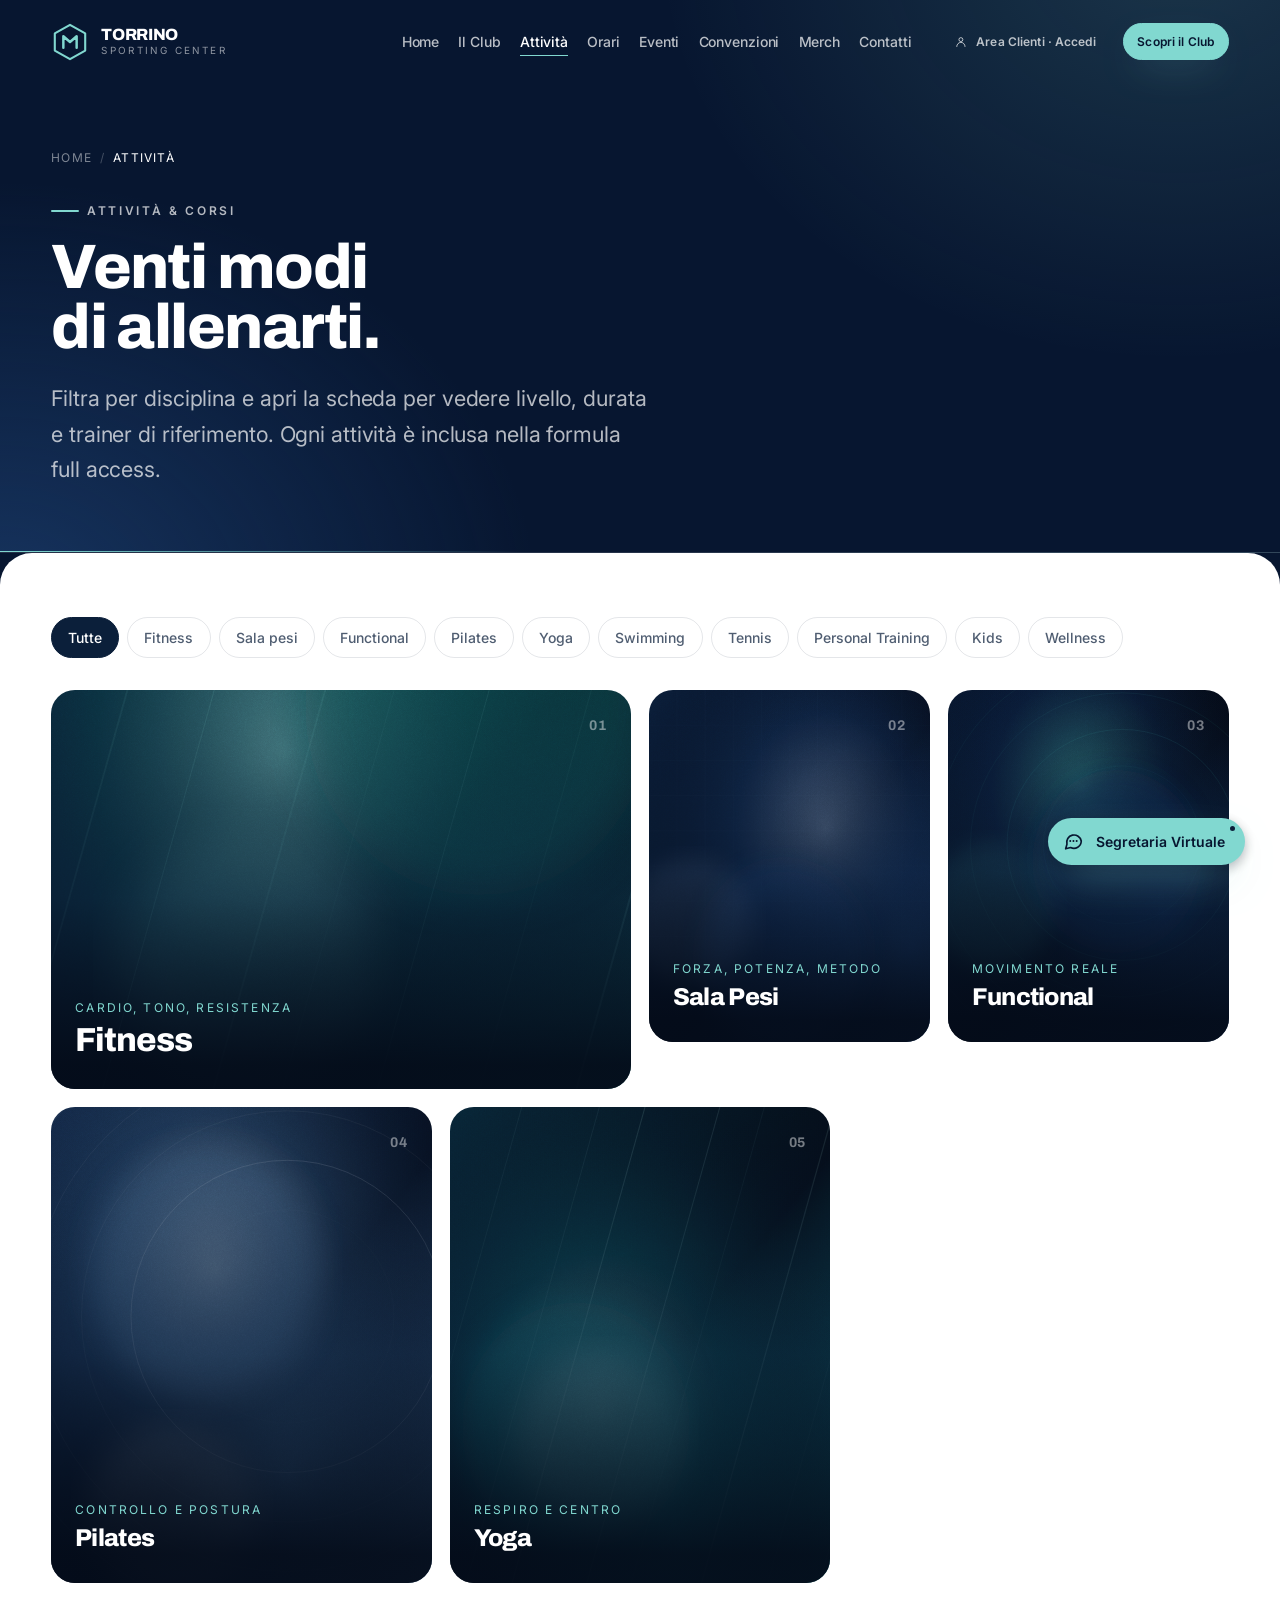
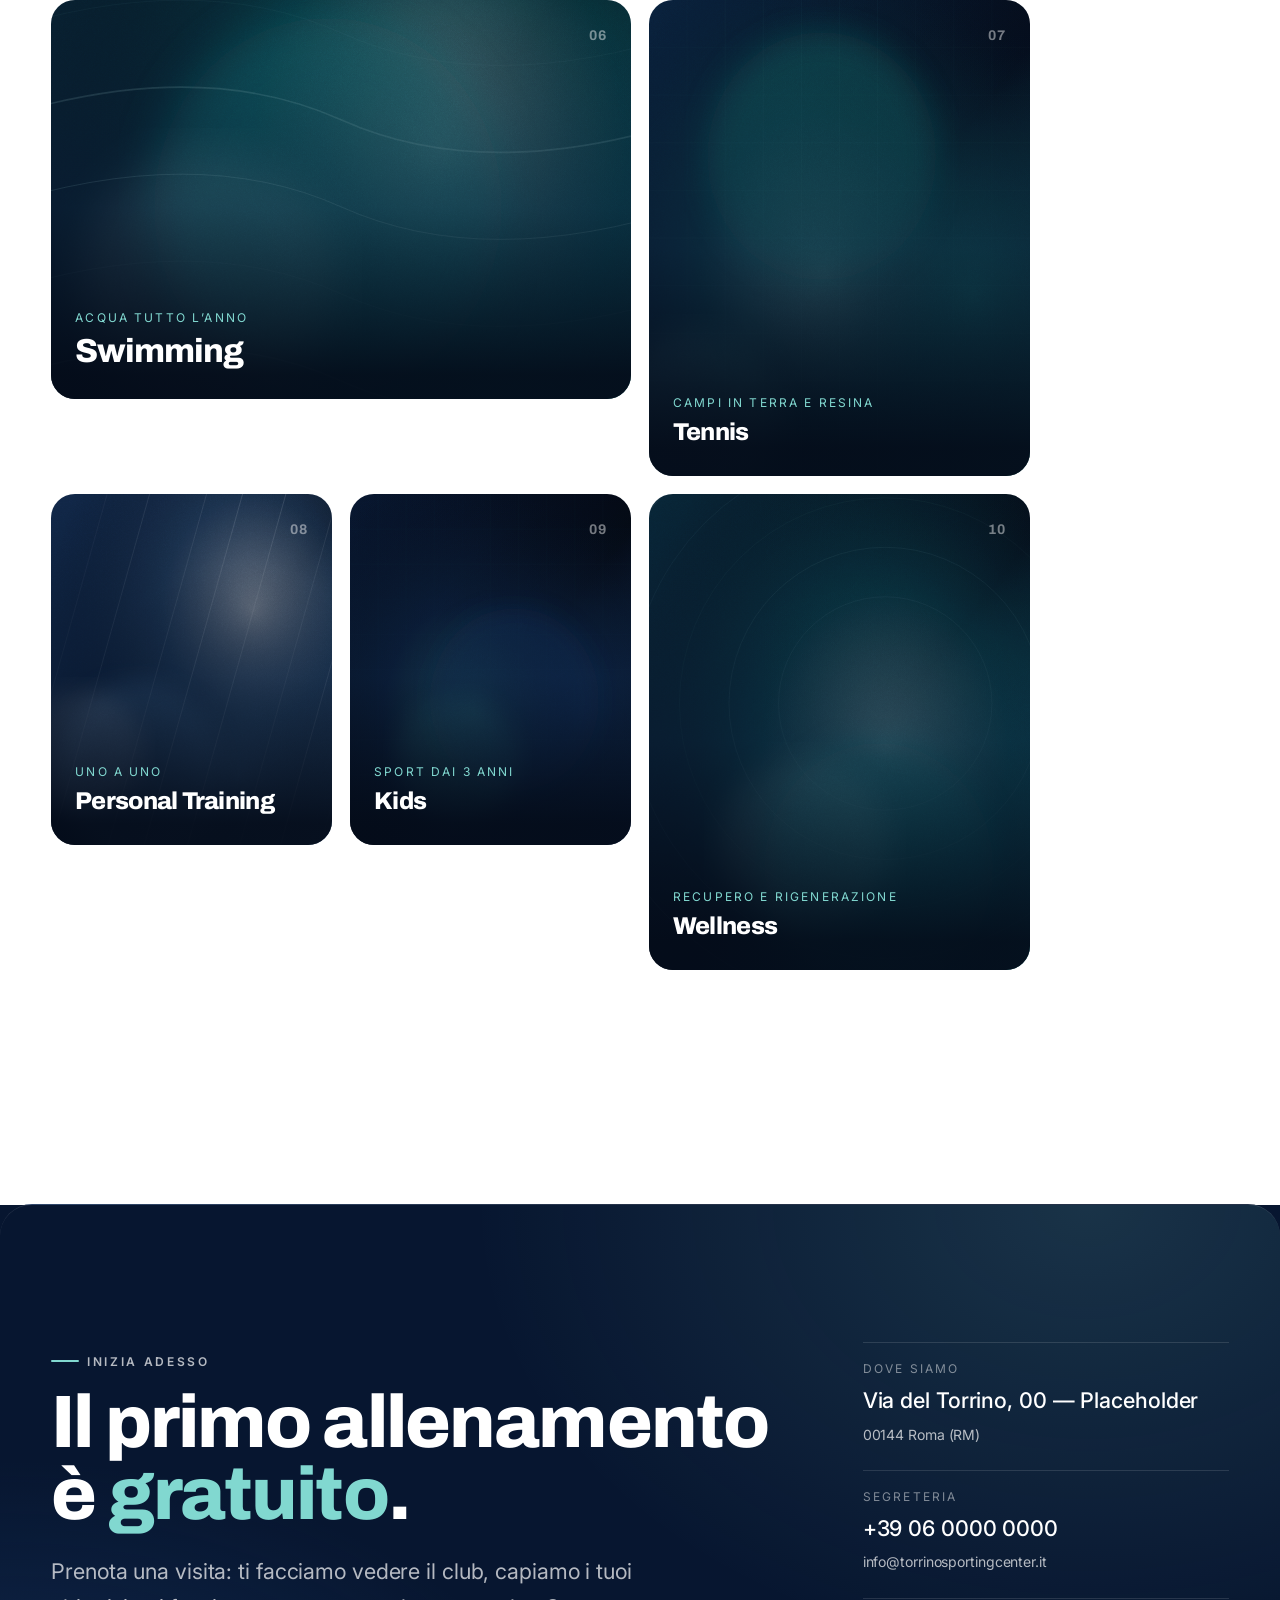
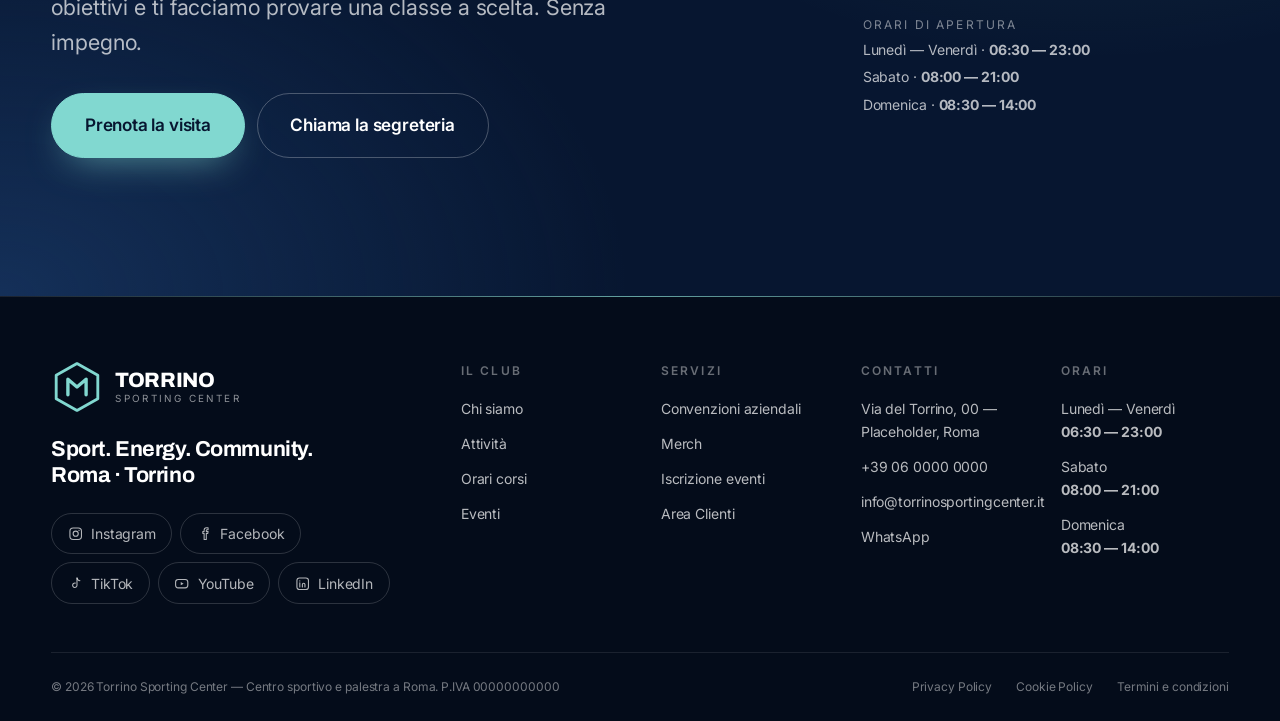
==== commit ea322bd8: "Font + Colori Adeguamento del font con i colori del sito" ====
--- a/attivita.html
+++ b/attivita.html
@@ -22,7 +22,7 @@
 <link rel="icon" href="assets/icons/logoTorrino.svg" type="image/svg+xml">
 <link rel="preconnect" href="https://fonts.googleapis.com">
 <link rel="preconnect" href="https://fonts.gstatic.com" crossorigin>
-<link rel="stylesheet" href="https://fonts.googleapis.com/css2?family=Syne:wght@600;700;800&family=Inter:wght@300;400;500;600&display=swap">
+<link rel="stylesheet" href="https://fonts.googleapis.com/css2?family=Archivo:wght@600;700;800;900&family=Inter:wght@300;400;500;600&display=swap">
 <link rel="stylesheet" href="css/style.css">
 </head>
 
--- a/css/style.css
+++ b/css/style.css
@@ -97,7 +97,7 @@
   --accent-on-accent: var(--tiffany-700);
 
   /* Tipografia */
-  --font-display: 'Syne', 'Archivo', 'Helvetica Neue', Arial, sans-serif;
+  --font-display: 'Archivo', 'Helvetica Neue', Arial, sans-serif;
   --font-body: 'Inter', -apple-system, BlinkMacSystemFont, 'Segoe UI', Roboto, Arial, sans-serif;
 
   /* Scala tipografica fluida */
@@ -107,12 +107,13 @@
   --t-lg: clamp(1.1rem, 1rem + 0.45vw, 1.35rem);
   --t-xl: clamp(1.4rem, 1.15rem + 1.1vw, 2rem);
   --t-2xl: clamp(2rem, 1.4rem + 2.6vw, 3.4rem);
-  /* Syne è una display larga (~0.82em per carattere): le scale sono tarate
-     sulle righe più lunghe dei titoli di sezione. */
-  --t-3xl: clamp(2rem, 1.1rem + 2.9vw, 3.5rem);
-  /* La riga più lunga della hero ("COMMUNITY.") misura ~10.7em in Syne:
-     questo valore la mantiene entro la shell a qualsiasi larghezza. */
-  --t-4xl: min(8.1vw, 7.7rem);
+  /* Scale tarate sulle metriche di Archivo 800 (senza kerning, quindi per
+     eccesso): la riga più lunga dei titoli ("Il primo allenamento") misura
+     ~9.5em e resta nella shell anche a 390px. */
+  --t-3xl: clamp(2.2rem, 1.2rem + 3.4vw, 4.4rem);
+  /* La riga più lunga della hero ("COMMUNITY.") misura ~6.6em in Archivo:
+     il limite è l'altezza della hero, non la larghezza. */
+  --t-4xl: min(9.6vw, 9rem);
 
   /* Spaziature */
   --sp-1: 0.25rem;
@@ -256,11 +257,11 @@
   font-family: var(--font-display);
   font-weight: 800;
   font-size: var(--t-3xl);
-  line-height: 0.92;
-  letter-spacing: -0.035em;
-}
-.display--sm { font-size: var(--t-2xl); line-height: 0.98; }
-.display--xl { font-size: clamp(2rem, 5.6vw, 4.2rem); }
+  line-height: 0.96;
+  letter-spacing: -0.025em;
+}
+.display--sm { font-size: var(--t-2xl); line-height: 1; }
+.display--xl { font-size: clamp(2.2rem, 5.8vw, 4.8rem); }
 
 h3 { font-family: var(--font-display); font-weight: 700; letter-spacing: -0.02em; }
 
@@ -636,10 +637,10 @@
 
 .hero__title {
   font-family: var(--font-display);
-  font-weight: 800;
+  font-weight: 900;
   font-size: var(--t-4xl);
-  line-height: 0.86;
-  letter-spacing: -0.045em;
+  line-height: 0.9;
+  letter-spacing: -0.03em;
   text-transform: uppercase;
   margin-bottom: var(--sp-5);
 }
@@ -802,8 +803,8 @@
   font-family: var(--font-display);
   font-weight: 800;
   font-size: var(--t-3xl);
-  line-height: 0.92;
-  letter-spacing: -0.035em;
+  line-height: 0.96;
+  letter-spacing: -0.025em;
   margin-top: var(--sp-4);
 }
 .page-hero__lead {
@@ -857,7 +858,7 @@
   margin-bottom: var(--sp-8);
 }
 .club__head .eyebrow { grid-column: 1 / -1; }
-.club__title { grid-column: 1 / 10; font-size: clamp(2rem, 4.7vw, 4.4rem); }
+.club__title { grid-column: 1 / 10; font-size: clamp(2.3rem, 6vw, 5.6rem); }
 .club__intro {
   grid-column: 7 / -1;
   display: grid;
@@ -930,7 +931,7 @@
   font-weight: 800;
   font-size: clamp(2.6rem, 5.5vw, 5rem);
   line-height: 0.85;
-  letter-spacing: -0.05em;
+  letter-spacing: -0.025em;
   margin-bottom: var(--sp-3);
 }
 .stats__suffix { color: var(--accent-text); }
@@ -1318,7 +1319,7 @@
   font-size: clamp(1.9rem, 3.6vw, 3.2rem);
   font-weight: 800;
   line-height: 0.95;
-  letter-spacing: -0.035em;
+  letter-spacing: -0.025em;
   margin-bottom: var(--sp-3);
 }
 .event-featured p {
@@ -1563,7 +1564,7 @@
   font-family: var(--font-display);
   font-weight: 800;
   font-size: var(--t-xl);
-  letter-spacing: -0.04em;
+  letter-spacing: -0.03em;
   color: var(--accent-text);
 }
 .benefits h3 { font-size: var(--t-lg); margin-bottom: var(--sp-2); }
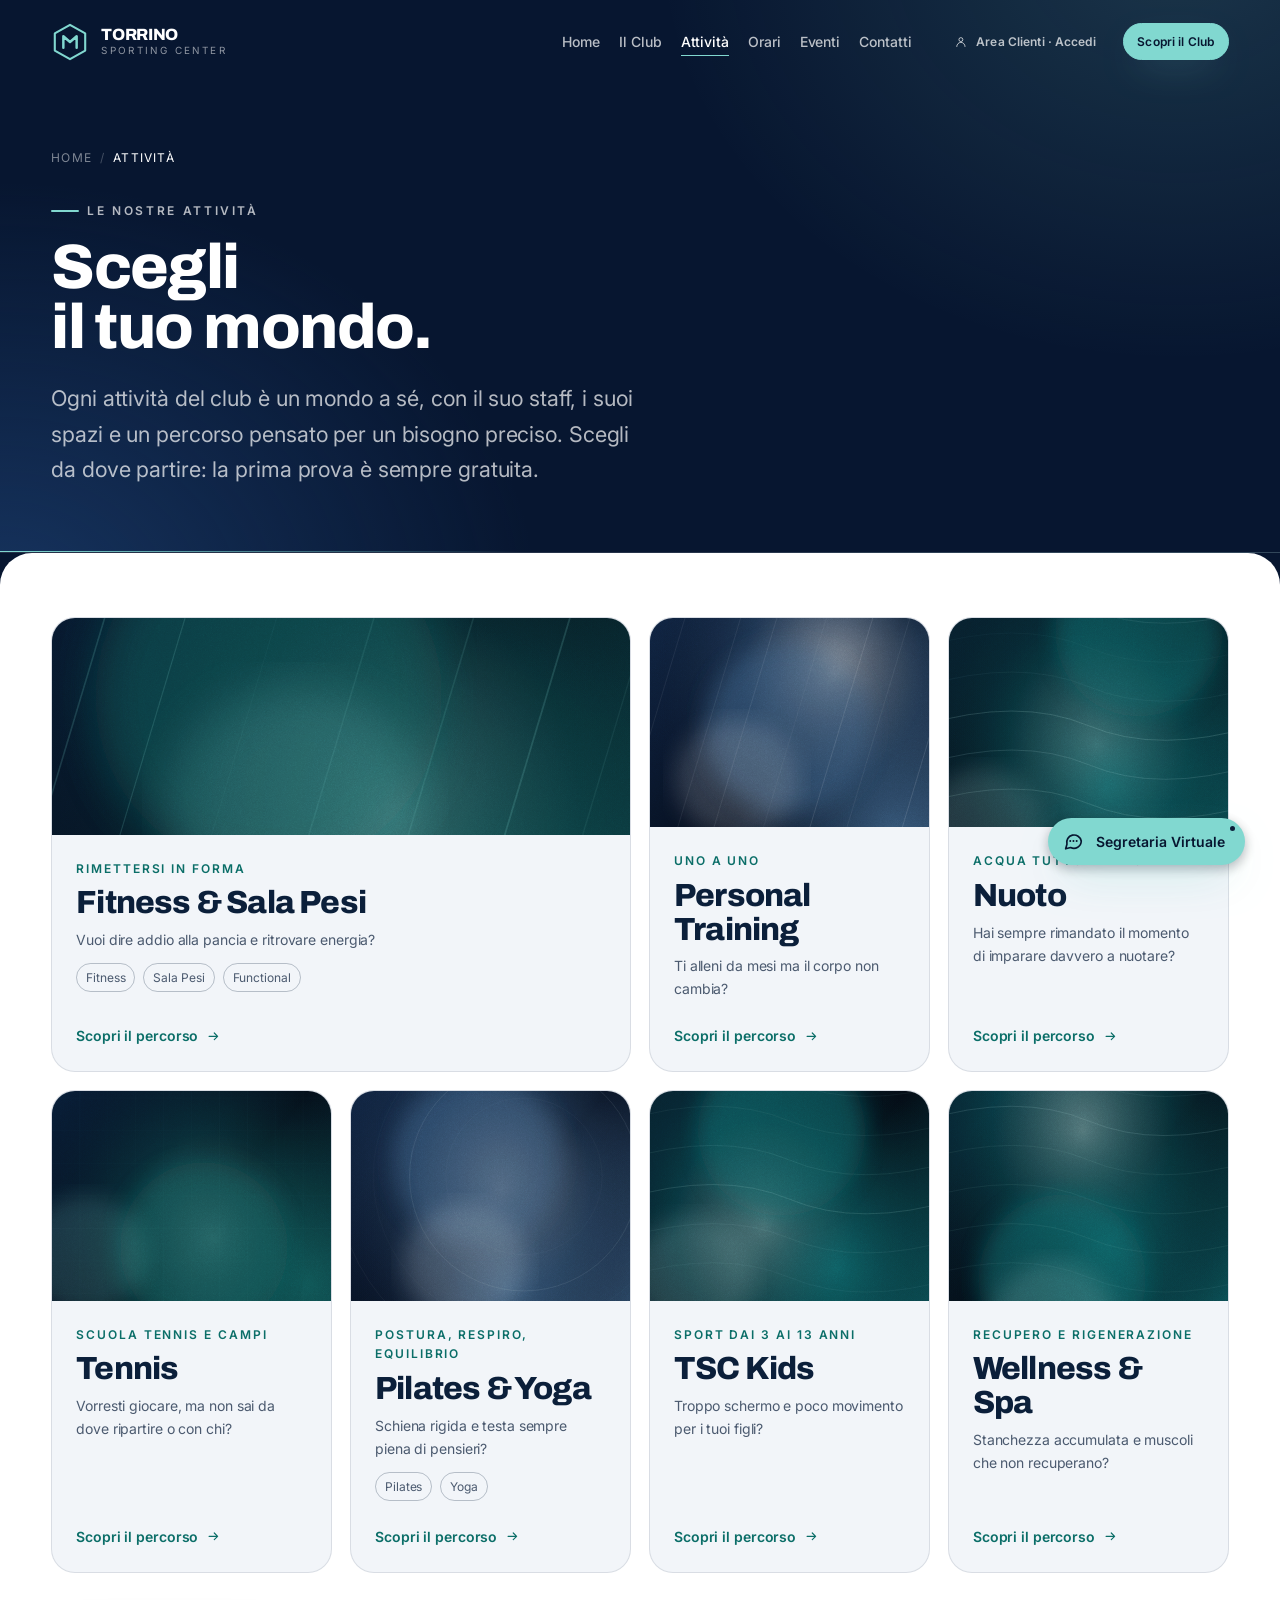
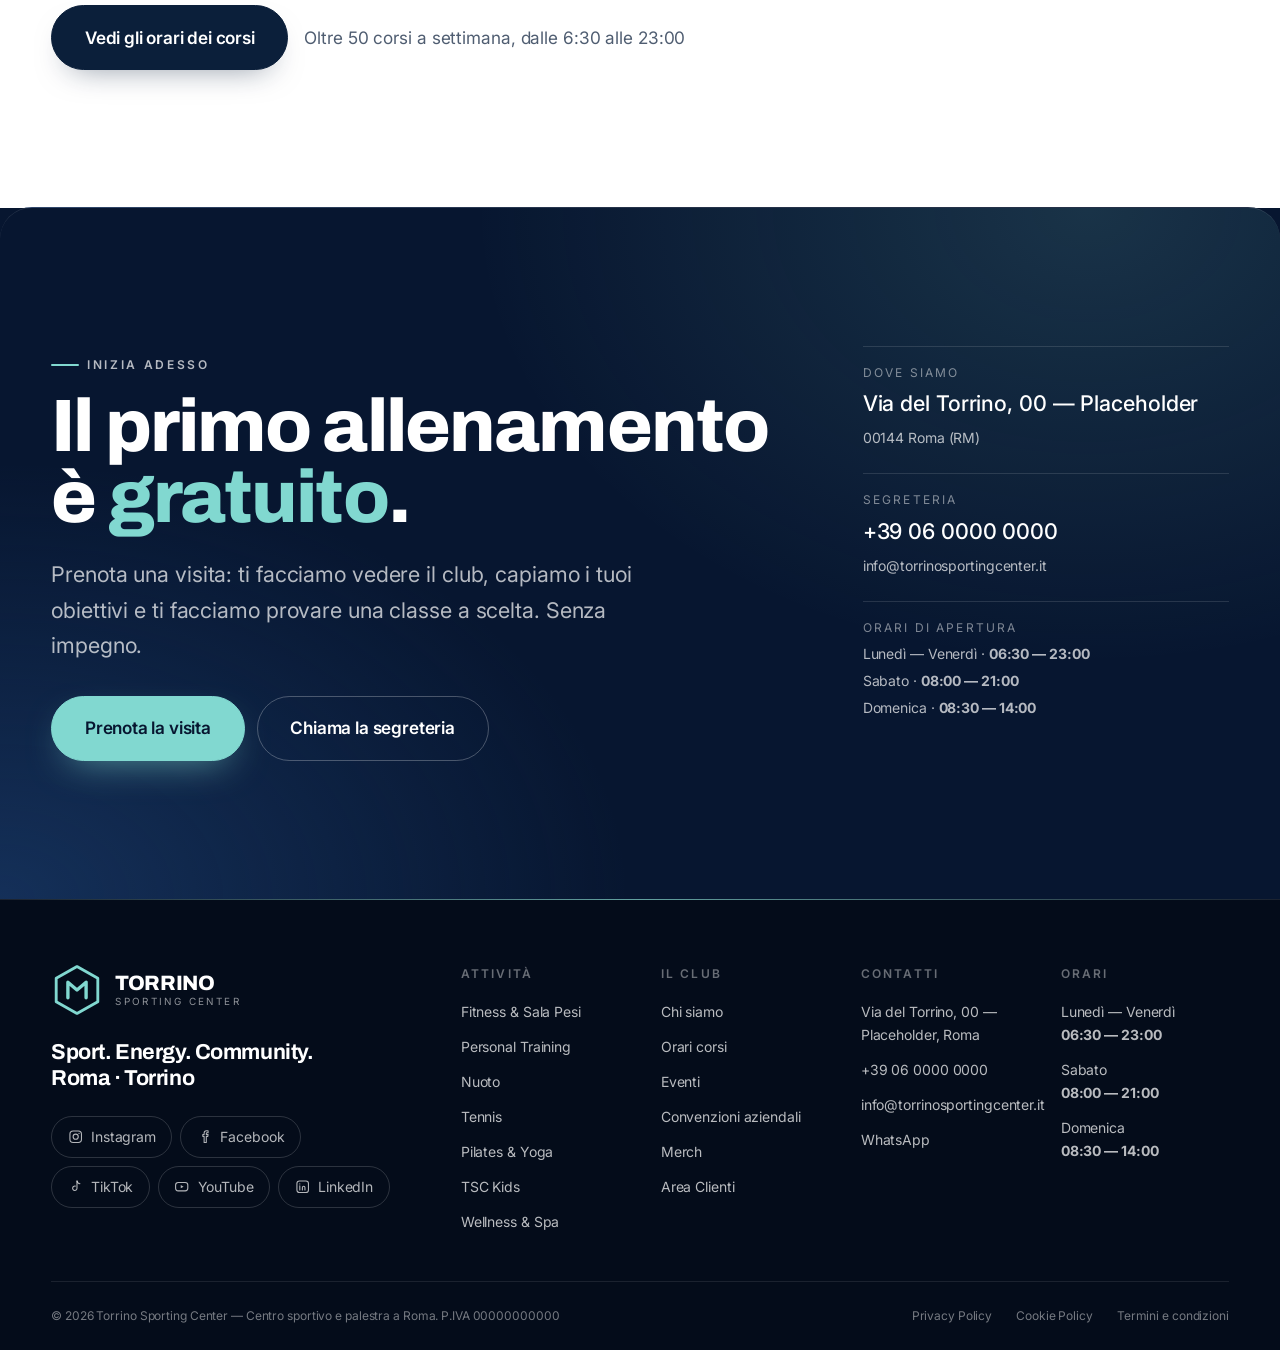
==== commit cd5ab672: "Impostazione Mail Carlo Ristrutturato il sito sotto indicazione dell'ultima mail di carlo" ====
--- a/attivita.html
+++ b/attivita.html
@@ -4,9 +4,9 @@
 <meta charset="utf-8">
 <meta name="viewport" content="width=device-width, initial-scale=1">
 
-<!-- SEO — keyword primaria di questa pagina: [corsi fitness Roma] -->
-<title>Attività e Corsi — Fitness, Piscina, Tennis, Yoga | Torrino Sporting Center</title>
-<meta name="description" content="Dieci discipline a Roma Torrino: fitness, sala pesi, functional, pilates, yoga, nuoto, tennis, personal training, corsi kids e wellness. Livelli, durata e trainer di ogni attività.">
+<!-- SEO — keyword primaria di questa pagina: [attività sportive Roma Torrino] -->
+<title>Attività sportive a Roma Torrino — Fitness, Nuoto, Tennis, Pilates | Torrino Sporting Center</title>
+<meta name="description" content="Tutte le attività del Torrino Sporting Center: fitness e sala pesi, personal training, nuoto, tennis, pilates e yoga, corsi kids e wellness. Scegli il tuo percorso e prenota la prova gratuita.">
 <meta name="robots" content="index, follow">
 <meta name="theme-color" content="#071428">
 <link rel="canonical" href="https://www.torrinosportingcenter.it/attivita.html">
@@ -14,8 +14,8 @@
 <meta property="og:type" content="website">
 <meta property="og:locale" content="it_IT">
 <meta property="og:site_name" content="Torrino Sporting Center">
-<meta property="og:title" content="Attività e Corsi — Torrino Sporting Center">
-<meta property="og:description" content="Fitness, functional, pilates, yoga, nuoto, tennis, kids e wellness: tutte le discipline del club.">
+<meta property="og:title" content="Attività — Torrino Sporting Center">
+<meta property="og:description" content="Fitness, personal training, nuoto, tennis, pilates e yoga, kids e wellness: scegli il tuo mondo e prova gratis.">
 <meta property="og:url" content="https://www.torrinosportingcenter.it/attivita.html">
 <meta property="og:image" content="https://www.torrinosportingcenter.it/assets/images/activity-fitness.svg">
 
@@ -38,24 +38,22 @@
       </nav>
       <div class="page-hero__inner">
         <div>
-          <p class="eyebrow">Attività &amp; Corsi</p>
-          <h1>Venti modi<br>di allenarti.</h1>
+          <p class="eyebrow">Le nostre attività</p>
+          <h1>Scegli<br>il tuo mondo.</h1>
         </div>
         <p class="page-hero__lead">
-          Filtra per disciplina e apri la scheda per vedere livello, durata e trainer
-          di riferimento. Ogni attività è inclusa nella formula full access.
+          Ogni attività del club è un mondo a sé, con il suo staff, i suoi spazi e un
+          percorso pensato per un bisogno preciso. Scegli da dove partire: la prima
+          prova è sempre gratuita.
         </p>
       </div>
     </div>
   </section>
 
+  <!-- Hub delle pagine verticali: schede generate da TSC.verticals -->
   <section class="activities section section--light">
     <div class="shell">
-      <div class="filters reveal" role="group" aria-label="Filtra le attività per categoria" id="activity-filters"></div>
-
-      <div class="activity-grid" id="activity-grid"></div>
-
-      <p class="activities__empty" id="activity-empty" hidden>Nessuna attività per questo filtro.</p>
+      <div class="world-grid" id="world-grid"></div>
 
       <div class="section__cta reveal">
         <a class="btn btn--primary btn--lg" href="orari.html">Vedi gli orari dei corsi</a>
--- a/css/style.css
+++ b/css/style.css
@@ -9,8 +9,10 @@
      05. Bottoni & link
      06. Header / navigazione
      07. Hero & ticker
+         07b. Page hero (pagine interne)
+         07c. Pagine verticali (percorso in 9 tappe + modale lead)
      08. Il Club & statistiche
-     09. Attività & filtri
+     09. Attività & filtri (+ schede "Scegli il tuo mondo")
      10. Orari / timetable
      11. Eventi & form
      12. Convenzioni & carousel partner
@@ -848,6 +850,456 @@
 }
 
 /* -----------------------------------------------------------------------------
+   07c. PAGINE VERTICALI — percorso in 9 tappe, reso da initVertical()
+   Hero problema → normalizzazione → soluzione → percorso → testimonianze →
+   attrezzature → staff → FAQ → CTA finale. L'alternanza navy/bianco è decisa
+   dal markup: qui i componenti leggono solo i token di superficie.
+   -------------------------------------------------------------------------- */
+/* I titoli arrivano dai dati e l'evidenziatore può coprire più parole
+   ("tutta dedicata al recupero"): qui va a capo, altrimenti su mobile
+   allarga la pagina. `clone` ripete l'evidenziatore su ogni riga. */
+[data-vertical] .u-mark {
+  white-space: normal;
+  -webkit-box-decoration-break: clone;
+  box-decoration-break: clone;
+}
+
+.v-icon {
+  display: inline-grid;
+  place-items: center;
+  flex-shrink: 0;
+  width: 48px;
+  height: 48px;
+  border-radius: var(--r-md);
+  background: var(--accent-tint);
+  color: var(--accent-text);
+}
+.v-icon svg { width: 24px; height: 24px; }
+.v-icon--lg { width: 64px; height: 64px; border-radius: 50%; }
+.v-icon--lg svg { width: 30px; height: 30px; }
+
+.v-trust {
+  display: flex;
+  flex-wrap: wrap;
+  gap: var(--sp-2) var(--sp-5);
+  font-size: var(--t-sm);
+  color: var(--fg-soft);
+}
+.v-trust li { display: inline-flex; align-items: center; gap: var(--sp-2); }
+.v-trust svg { width: 18px; height: 18px; color: var(--accent-text); }
+
+/* --- 1. Hero: il problema e la prima CTA --- */
+.v-hero {
+  position: relative;
+  padding-block: calc(var(--header-h) + var(--sp-7)) var(--sp-9);
+  background:
+    radial-gradient(70% 130% at 92% -10%, rgb(var(--tiffany-rgb) / 0.16), transparent 58%),
+    radial-gradient(60% 110% at 0% 110%, color-mix(in srgb, var(--navy-600) 70%, transparent), transparent 70%),
+    var(--navy-900);
+  color: var(--fg);
+  overflow: hidden;
+}
+.v-hero__inner {
+  display: grid;
+  grid-template-columns: minmax(0, 1.1fr) minmax(0, 0.9fr);
+  gap: clamp(var(--sp-6), 5vw, var(--sp-9));
+  align-items: center;
+}
+.v-hero__copy { display: grid; gap: var(--sp-5); justify-items: start; }
+.v-hero__copy .crumbs { margin-bottom: 0; }
+.v-hero__logo { width: auto; height: 56px; }
+.v-hero__title {
+  font-family: var(--font-display);
+  font-weight: 800;
+  font-size: clamp(2.1rem, 1.3rem + 3.2vw, 4.6rem);
+  line-height: 0.98;
+  letter-spacing: -0.03em;
+  text-wrap: balance;
+}
+.v-hero__lead { max-width: 52ch; font-size: var(--t-lg); color: var(--fg-soft); }
+.v-hero__actions { display: flex; flex-wrap: wrap; gap: var(--sp-3); }
+
+.v-hero__visual {
+  position: relative;
+  aspect-ratio: 6 / 7;
+  border-radius: var(--r-xl);
+  overflow: hidden;
+  box-shadow: var(--shadow-lg);
+}
+.v-hero__visual > img { position: absolute; inset: 0; width: 100%; height: 100%; object-fit: cover; }
+
+/* Card "prova" sulla foto: superficie chiara via .surface-light nel markup */
+.v-proof {
+  position: absolute;
+  left: var(--sp-5);
+  bottom: var(--sp-5);
+  display: grid;
+  gap: var(--sp-2);
+  width: min(270px, calc(100% - var(--sp-5) * 2));
+  padding: var(--sp-5);
+  border-radius: var(--r-lg);
+  background: var(--bg);
+  color: var(--fg);
+  box-shadow: var(--shadow-lg);
+}
+.v-proof__value {
+  font-family: var(--font-display);
+  font-weight: 800;
+  font-size: var(--t-2xl);
+  line-height: 1;
+  letter-spacing: -0.03em;
+}
+.v-proof__value span { font-size: var(--t-base); letter-spacing: -0.01em; color: var(--accent-text); }
+.v-proof__label { font-size: var(--t-sm); line-height: 1.4; color: var(--fg-soft); }
+.v-proof ul {
+  display: grid;
+  gap: var(--sp-2);
+  margin-top: var(--sp-1);
+  padding-top: var(--sp-3);
+  border-top: 1px solid var(--line);
+  font-size: var(--t-sm);
+  font-weight: 600;
+}
+.v-proof li { display: flex; align-items: center; gap: var(--sp-2); }
+.v-proof svg { width: 18px; height: 18px; color: var(--accent-text); }
+
+/* --- 2. Normalizzazione: "ti riconosci?" --- */
+.v-problem__grid {
+  display: grid;
+  grid-template-columns: minmax(0, 3fr) minmax(0, 1fr);
+  gap: var(--sp-5);
+}
+.v-pains { display: grid; grid-template-columns: repeat(3, minmax(0, 1fr)); gap: var(--sp-5); }
+.v-pain,
+.v-pillars li,
+.v-story,
+.v-tool {
+  border: 1px solid var(--line);
+  border-radius: var(--r-lg);
+  background: var(--card);
+}
+.v-pain { display: grid; align-content: start; gap: var(--sp-3); padding: var(--sp-6) var(--sp-5); }
+.v-pain h3 { font-size: var(--t-lg); line-height: 1.15; }
+.v-pain p { font-size: var(--t-sm); color: var(--fg-soft); }
+
+/* Blocco statistica: pieno di --accent (navy su chiaro), numero in Tiffany */
+.v-stat {
+  display: grid;
+  align-content: end;
+  gap: var(--sp-3);
+  padding: var(--sp-6) var(--sp-5);
+  border-radius: var(--r-lg);
+  background: var(--accent);
+  color: var(--accent-fg);
+}
+.v-stat__value {
+  font-family: var(--font-display);
+  font-weight: 800;
+  font-size: var(--t-2xl);
+  line-height: 1;
+  letter-spacing: -0.03em;
+  color: var(--accent-on-accent);
+}
+.v-stat p { font-size: var(--t-sm); opacity: 0.86; }
+
+/* --- 3. La soluzione --- */
+.v-solution__inner {
+  display: grid;
+  grid-template-columns: minmax(0, 0.9fr) minmax(0, 1.1fr);
+  gap: clamp(var(--sp-6), 5vw, var(--sp-9));
+  align-items: center;
+}
+.v-solution__copy { display: grid; gap: var(--sp-5); justify-items: start; }
+.v-solution__lead { max-width: 50ch; font-size: var(--t-lg); color: var(--fg-soft); }
+.v-pillars { display: grid; grid-template-columns: repeat(2, minmax(0, 1fr)); gap: var(--sp-4); }
+.v-pillars li { display: grid; align-content: start; gap: var(--sp-2); padding: var(--sp-6) var(--sp-5); }
+.v-pillars .v-icon { margin-bottom: var(--sp-2); }
+.v-pillars strong {
+  font-family: var(--font-display);
+  font-weight: 800;
+  font-size: var(--t-xl);
+  line-height: 1.05;
+  letter-spacing: -0.025em;
+}
+.v-pillars li > span:last-child { font-size: var(--t-sm); color: var(--fg-soft); }
+
+/* --- 4. Il percorso: step numerati su un filo tratteggiato --- */
+.v-steps {
+  position: relative;
+  display: grid;
+  grid-template-columns: repeat(5, minmax(0, 1fr));
+  gap: var(--sp-5);
+}
+.v-steps::before {
+  content: '';
+  position: absolute;
+  left: 24px;
+  right: 24px;
+  top: 24px;
+  border-top: 1px dashed var(--line-strong);
+}
+.v-step { position: relative; display: grid; align-content: start; gap: var(--sp-2); }
+.v-step__n {
+  display: grid;
+  place-items: center;
+  width: 48px;
+  height: 48px;
+  margin-bottom: var(--sp-3);
+  border-radius: 50%;
+  background: var(--cta-bg);
+  color: var(--cta-fg);
+  font-family: var(--font-display);
+  font-weight: 800;
+  font-size: var(--t-lg);
+  /* Anello del colore di fondo: interrompe il filo attorno al numero */
+  box-shadow: 0 0 0 8px var(--bg);
+}
+.v-step__meta {
+  font-size: var(--t-xs);
+  font-weight: 600;
+  letter-spacing: 0.16em;
+  text-transform: uppercase;
+  color: var(--accent-text);
+}
+.v-step h3 { font-size: var(--t-lg); line-height: 1.15; }
+.v-step p:last-child { font-size: var(--t-sm); color: var(--fg-soft); }
+
+/* --- 5. Testimonianze --- */
+.v-stories__grid { display: grid; grid-template-columns: repeat(3, minmax(0, 1fr)); gap: var(--sp-5); }
+.v-story { display: flex; flex-direction: column; gap: var(--sp-5); padding: var(--sp-6); }
+.v-story blockquote { font-size: var(--t-lg); line-height: 1.45; }
+.v-story blockquote::before {
+  content: '“';
+  display: block;
+  height: 0.5em;
+  font-family: var(--font-display);
+  font-size: 3.4rem;
+  line-height: 1;
+  color: var(--accent-line);
+}
+.v-story figcaption {
+  display: flex;
+  align-items: center;
+  gap: var(--sp-3);
+  margin-top: auto;
+  font-size: var(--t-sm);
+  color: var(--fg-soft);
+}
+.v-story figcaption strong { display: block; font-weight: 600; color: var(--fg); }
+.v-story figcaption img,
+.v-story__avatar { flex-shrink: 0; width: 48px; height: 48px; border-radius: 50%; object-fit: cover; }
+.v-story__avatar {
+  display: grid;
+  place-items: center;
+  background: var(--accent);
+  color: var(--accent-fg);
+  font-family: var(--font-display);
+  font-weight: 800;
+}
+.v-story__result {
+  padding: var(--sp-4);
+  border-radius: var(--r-md);
+  background: var(--accent-tint);
+  font-size: var(--t-sm);
+  color: var(--fg-soft);
+}
+.v-story__result strong {
+  display: block;
+  font-family: var(--font-display);
+  font-weight: 800;
+  font-size: var(--t-xl);
+  line-height: 1.1;
+  letter-spacing: -0.02em;
+  color: var(--fg);
+}
+
+/* --- 6. Tecnologie e attrezzature --- */
+.v-equipment__grid { display: grid; grid-template-columns: repeat(4, minmax(0, 1fr)); gap: var(--sp-5); }
+.v-tool { display: grid; align-content: start; gap: var(--sp-2); padding: var(--sp-3) var(--sp-3) var(--sp-5); }
+.v-tool__media { aspect-ratio: 4 / 3; margin-bottom: var(--sp-3); border-radius: var(--r-md); overflow: hidden; }
+.v-tool__media img { width: 100%; height: 100%; object-fit: cover; transition: transform 0.8s var(--ease-out); }
+.v-tool:hover .v-tool__media img { transform: scale(1.04); }
+.v-tool > :not(.v-tool__media) { padding-inline: var(--sp-2); }
+.v-tool__tag {
+  font-size: var(--t-xs);
+  font-weight: 600;
+  letter-spacing: 0.14em;
+  text-transform: uppercase;
+  color: var(--accent-text);
+}
+.v-tool h3 { font-size: var(--t-lg); line-height: 1.15; }
+.v-tool p:last-child { font-size: var(--t-sm); color: var(--fg-soft); }
+
+/* --- 7. Staff --- */
+.v-team__grid { display: grid; grid-template-columns: repeat(3, minmax(0, 1fr)); gap: var(--sp-5); }
+.v-member { display: grid; align-content: start; gap: var(--sp-2); }
+.v-member__media {
+  aspect-ratio: 4 / 5;
+  margin-bottom: var(--sp-3);
+  border: 1px solid var(--line);
+  border-radius: var(--r-lg);
+  overflow: hidden;
+}
+.v-member__media img { width: 100%; height: 100%; object-fit: cover; }
+.v-member__role {
+  font-size: var(--t-xs);
+  font-weight: 600;
+  letter-spacing: 0.14em;
+  text-transform: uppercase;
+  color: var(--accent-text);
+}
+.v-member h3 { font-size: var(--t-xl); line-height: 1.1; }
+.v-member p:not(.v-member__role) { font-size: var(--t-sm); color: var(--fg-soft); }
+.v-member__creds { display: flex; flex-wrap: wrap; gap: var(--sp-2); margin-top: var(--sp-2); }
+.v-member__creds li {
+  padding: 0.35em 0.85em;
+  border: 1px solid var(--line-strong);
+  border-radius: var(--r-pill);
+  font-size: var(--t-xs);
+  color: var(--fg-soft);
+}
+
+/* --- 8. FAQ --- */
+.v-faq__inner {
+  display: grid;
+  grid-template-columns: minmax(0, 0.8fr) minmax(0, 1.2fr);
+  gap: clamp(var(--sp-6), 5vw, var(--sp-9));
+  align-items: start;
+}
+.v-faq__head { position: sticky; top: calc(var(--header-h) + var(--sp-5)); display: grid; gap: var(--sp-4); justify-items: start; }
+.v-faq__phone { font-weight: 600; color: var(--fg); text-decoration: underline; text-underline-offset: 3px; }
+.v-faq__list { display: grid; gap: var(--sp-3); }
+.v-qa {
+  border: 1px solid var(--line);
+  border-radius: var(--r-md);
+  background: var(--card);
+  transition: border-color 0.3s var(--ease), background-color 0.3s var(--ease);
+}
+.v-qa[open] { border-color: var(--line-strong); background: var(--card-hover); }
+.v-qa summary {
+  display: flex;
+  align-items: center;
+  justify-content: space-between;
+  gap: var(--sp-4);
+  min-height: 56px;
+  padding: var(--sp-4) var(--sp-5);
+  font-weight: 600;
+  list-style: none;
+  cursor: pointer;
+}
+.v-qa summary::-webkit-details-marker { display: none; }
+.v-qa__plus { position: relative; flex-shrink: 0; width: 20px; height: 20px; }
+.v-qa__plus::before,
+.v-qa__plus::after {
+  content: '';
+  position: absolute;
+  left: 50%;
+  top: 50%;
+  width: 14px;
+  height: 2px;
+  border-radius: 2px;
+  background: var(--accent-text);
+  transform: translate(-50%, -50%);
+  transition: transform 0.3s var(--ease-out);
+}
+.v-qa__plus::after { transform: translate(-50%, -50%) rotate(90deg); }
+.v-qa[open] .v-qa__plus::after { transform: translate(-50%, -50%); }
+.v-qa p { padding: 0 var(--sp-5) var(--sp-5); color: var(--fg-soft); }
+
+/* --- 9. CTA finale (eredita lo sfondo di .final) --- */
+.v-final__inner { display: grid; justify-items: start; }
+.v-final .eyebrow { margin-bottom: var(--sp-4); }
+.v-final .v-trust { margin-top: var(--sp-6); }
+
+/* --- Modale lead: quiz di qualificazione + contatti --- */
+/* Doppia classe: .modal__dialog (sezione 18) viene dopo e fisserebbe 520px */
+.modal__dialog.lead__dialog {
+  width: min(600px, 100%);
+  max-height: calc(100svh - var(--sp-4) * 2);
+  overflow-y: auto;
+  gap: var(--sp-5);
+}
+.lead__dialog > .eyebrow { padding-right: 48px; }
+.lead__progress { height: 4px; border-radius: 4px; background: var(--line); overflow: hidden; }
+.lead__progress span {
+  display: block;
+  width: 0;
+  height: 100%;
+  background: var(--accent-line);
+  transition: width 0.4s var(--ease-out);
+}
+.lead__body { display: grid; gap: var(--sp-4); }
+.lead__intro { font-size: var(--t-sm); color: var(--fg-soft); }
+.lead__count { font-size: var(--t-xs); letter-spacing: 0.16em; text-transform: uppercase; color: var(--fg-faint); }
+.lead__q {
+  font-family: var(--font-display);
+  font-weight: 800;
+  font-size: var(--t-xl);
+  line-height: 1.1;
+  letter-spacing: -0.025em;
+}
+.lead__answers { display: grid; gap: var(--sp-2); }
+.lead__answer {
+  min-height: 52px;
+  padding: var(--sp-3) var(--sp-5);
+  border: 1px solid var(--line-strong);
+  border-radius: var(--r-md);
+  background: var(--card);
+  font-weight: 500;
+  text-align: left;
+  transition: border-color 0.25s var(--ease), background-color 0.25s var(--ease);
+}
+.lead__answer:hover,
+.lead__answer:focus-visible { border-color: var(--accent-line); background: var(--accent-tint); }
+.lead__nav { display: flex; justify-content: space-between; gap: var(--sp-3); }
+.lead__profile {
+  padding: var(--sp-4) var(--sp-5);
+  border-left: 3px solid var(--accent-line);
+  border-radius: var(--r-md);
+  background: var(--accent-tint);
+}
+.lead__profile strong { display: block; margin-bottom: var(--sp-1); color: var(--accent-text); }
+.lead__profile p { font-size: var(--t-sm); color: var(--fg-soft); }
+.lead__form { gap: var(--sp-3) var(--sp-4); }
+.lead__done { display: grid; justify-items: center; gap: var(--sp-4); padding-block: var(--sp-5); text-align: center; }
+
+@media (max-width: 1180px) {
+  .v-problem__grid { grid-template-columns: 1fr; }
+  .v-equipment__grid { grid-template-columns: repeat(2, minmax(0, 1fr)); }
+}
+
+@media (max-width: 1024px) {
+  .v-hero__inner,
+  .v-solution__inner,
+  .v-faq__inner { grid-template-columns: 1fr; }
+  .v-hero__visual { aspect-ratio: 4 / 3; }
+  .v-faq__head { position: static; }
+  .v-stories__grid { grid-template-columns: 1fr; }
+
+  /* Percorso in verticale: il filo scende lungo i numeri */
+  .v-steps { grid-template-columns: 1fr; }
+  .v-steps::before { left: 24px; right: auto; top: 24px; bottom: 24px; border-top: 0; border-left: 1px dashed var(--line-strong); }
+  .v-step { grid-template-columns: 48px minmax(0, 1fr); column-gap: var(--sp-5); }
+  .v-step__n { grid-row: span 3; margin-bottom: 0; }
+}
+
+@media (max-width: 720px) {
+  .v-hero { padding-bottom: var(--sp-8); }
+  .v-hero__visual { aspect-ratio: 4 / 5; }
+  .v-hero__actions .btn,
+  .final__actions .v-cta { flex: 1 1 100%; }
+  /* Le CTA verticali hanno testi lunghi: a 390px vanno a capo invece di sforare */
+  .v-cta { white-space: normal; text-align: center; }
+
+  .v-pains,
+  .v-pillars,
+  .v-equipment__grid,
+  .v-team__grid { grid-template-columns: 1fr; }
+  .v-member__media { aspect-ratio: 4 / 3; }
+  .v-story { padding: var(--sp-5); }
+}
+
+/* -----------------------------------------------------------------------------
    08. IL CLUB & STATISTICHE
    -------------------------------------------------------------------------- */
 /* Layout editoriale: statement a piena larghezza, testo di supporto rientrato */
@@ -984,7 +1436,6 @@
 .activity--lg { grid-column: span 6; aspect-ratio: 16 / 11; }
 .activity--md { grid-column: span 4; }
 .activity--sm { grid-column: span 3; }
-.activity.is-hidden { display: none; }
 
 .activity__media { position: absolute; inset: 0; z-index: -2; }
 .activity__media img {
@@ -1091,7 +1542,77 @@
 .activity__cta svg { width: 1.05em; height: 1.05em; transition: transform 0.35s var(--ease-out); }
 .activity__cta:hover svg { transform: translateX(4px); }
 
-.activities__empty { color: var(--fg-soft); padding-block: var(--sp-7); text-align: center; }
+
+/* --- Scegli il tuo mondo: una scheda per pagina verticale (initWorlds) ---
+   4 colonne, la prima scheda doppia: con 7 mondi le righe restano piene
+   (2+1+1 / 1+1+1+1). A 2 colonne idem; sotto i 720px una colonna. */
+.world-grid {
+  display: grid;
+  grid-template-columns: repeat(4, minmax(0, 1fr));
+  gap: clamp(var(--sp-3), 1.4vw, var(--sp-5));
+}
+.world {
+  display: flex;
+  flex-direction: column;
+  border: 1px solid var(--line);
+  border-radius: var(--r-lg);
+  background: var(--card);
+  color: var(--fg);
+  overflow: hidden;
+  transition: border-color 0.3s var(--ease), background-color 0.3s var(--ease), box-shadow 0.4s var(--ease);
+}
+.world:hover,
+.world:focus-visible { border-color: var(--accent-line); background: var(--card-hover); box-shadow: var(--shadow-lg); }
+.world:first-child { grid-column: span 2; }
+.world__media { aspect-ratio: 4 / 3; overflow: hidden; }
+.world:first-child .world__media { aspect-ratio: 8 / 3; }
+.world__media img { width: 100%; height: 100%; object-fit: cover; transition: transform 1s var(--ease-out); }
+.world:hover .world__media img { transform: scale(1.05); }
+.world__body { display: flex; flex: 1; flex-direction: column; gap: var(--sp-2); padding: var(--sp-5); }
+.world__tagline {
+  font-size: var(--t-xs);
+  font-weight: 600;
+  letter-spacing: 0.16em;
+  text-transform: uppercase;
+  color: var(--accent-text);
+}
+.world__name {
+  font-family: var(--font-display);
+  font-weight: 800;
+  font-size: var(--t-xl);
+  line-height: 1.05;
+  letter-spacing: -0.025em;
+}
+.world__hook { font-size: var(--t-sm); color: var(--fg-soft); }
+.world__tags { display: flex; flex-wrap: wrap; gap: var(--sp-2); padding-top: var(--sp-1); }
+.world__tags li {
+  padding: 0.3em 0.75em;
+  border: 1px solid var(--line-strong);
+  border-radius: var(--r-pill);
+  font-size: var(--t-xs);
+  color: var(--fg-soft);
+}
+.world__cta {
+  display: inline-flex;
+  align-items: center;
+  gap: var(--sp-2);
+  margin-top: auto;
+  padding-top: var(--sp-4);
+  font-size: var(--t-sm);
+  font-weight: 600;
+  color: var(--accent-text);
+}
+.world__cta svg { width: 1.05em; height: 1.05em; transition: transform 0.35s var(--ease-out); }
+.world:hover .world__cta svg { transform: translateX(4px); }
+
+@media (max-width: 1180px) {
+  .world-grid { grid-template-columns: repeat(2, minmax(0, 1fr)); }
+}
+@media (max-width: 720px) {
+  .world-grid { grid-template-columns: 1fr; }
+  .world:first-child { grid-column: auto; }
+  .world:first-child .world__media { aspect-ratio: 4 / 3; }
+}
 
 /* -----------------------------------------------------------------------------
    10. ORARI / TIMETABLE
@@ -2048,6 +2569,19 @@
   animation: msgIn 0.35s var(--ease-out);
 }
 .msg a { color: var(--tiffany-300); text-decoration: underline; text-underline-offset: 2px; }
+/* CTA dentro una risposta dell'assistente verticale: apre il form lead */
+.msg__cta {
+  display: inline-flex;
+  margin-top: var(--sp-3);
+  padding: 0.55em 1.1em;
+  border-radius: var(--r-pill);
+  background: var(--tiffany-300);
+  color: var(--navy-900);
+  font-size: var(--t-xs);
+  font-weight: 600;
+  transition: background-color 0.25s var(--ease);
+}
+.msg__cta:hover { background: var(--color-white); }
 .msg--bot {
   justify-self: start;
   background: rgb(var(--white-rgb) / 0.07);
